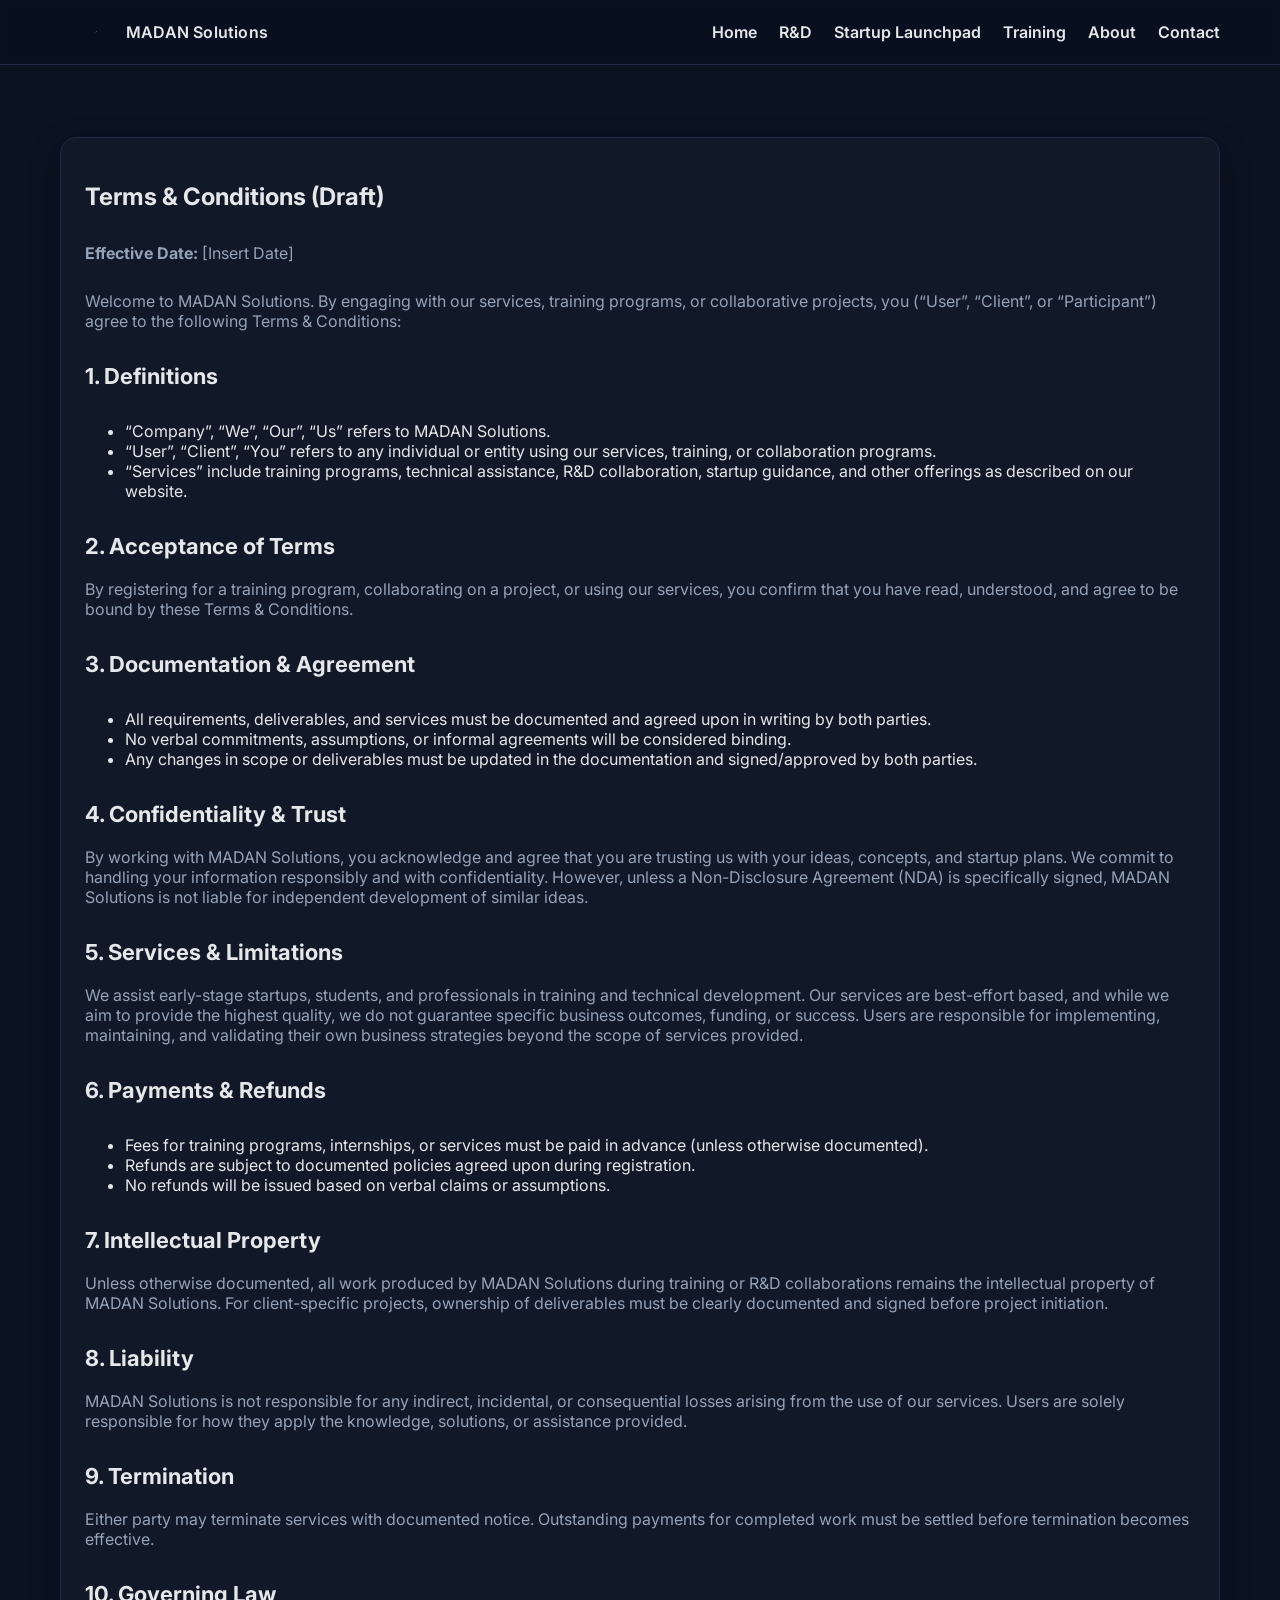
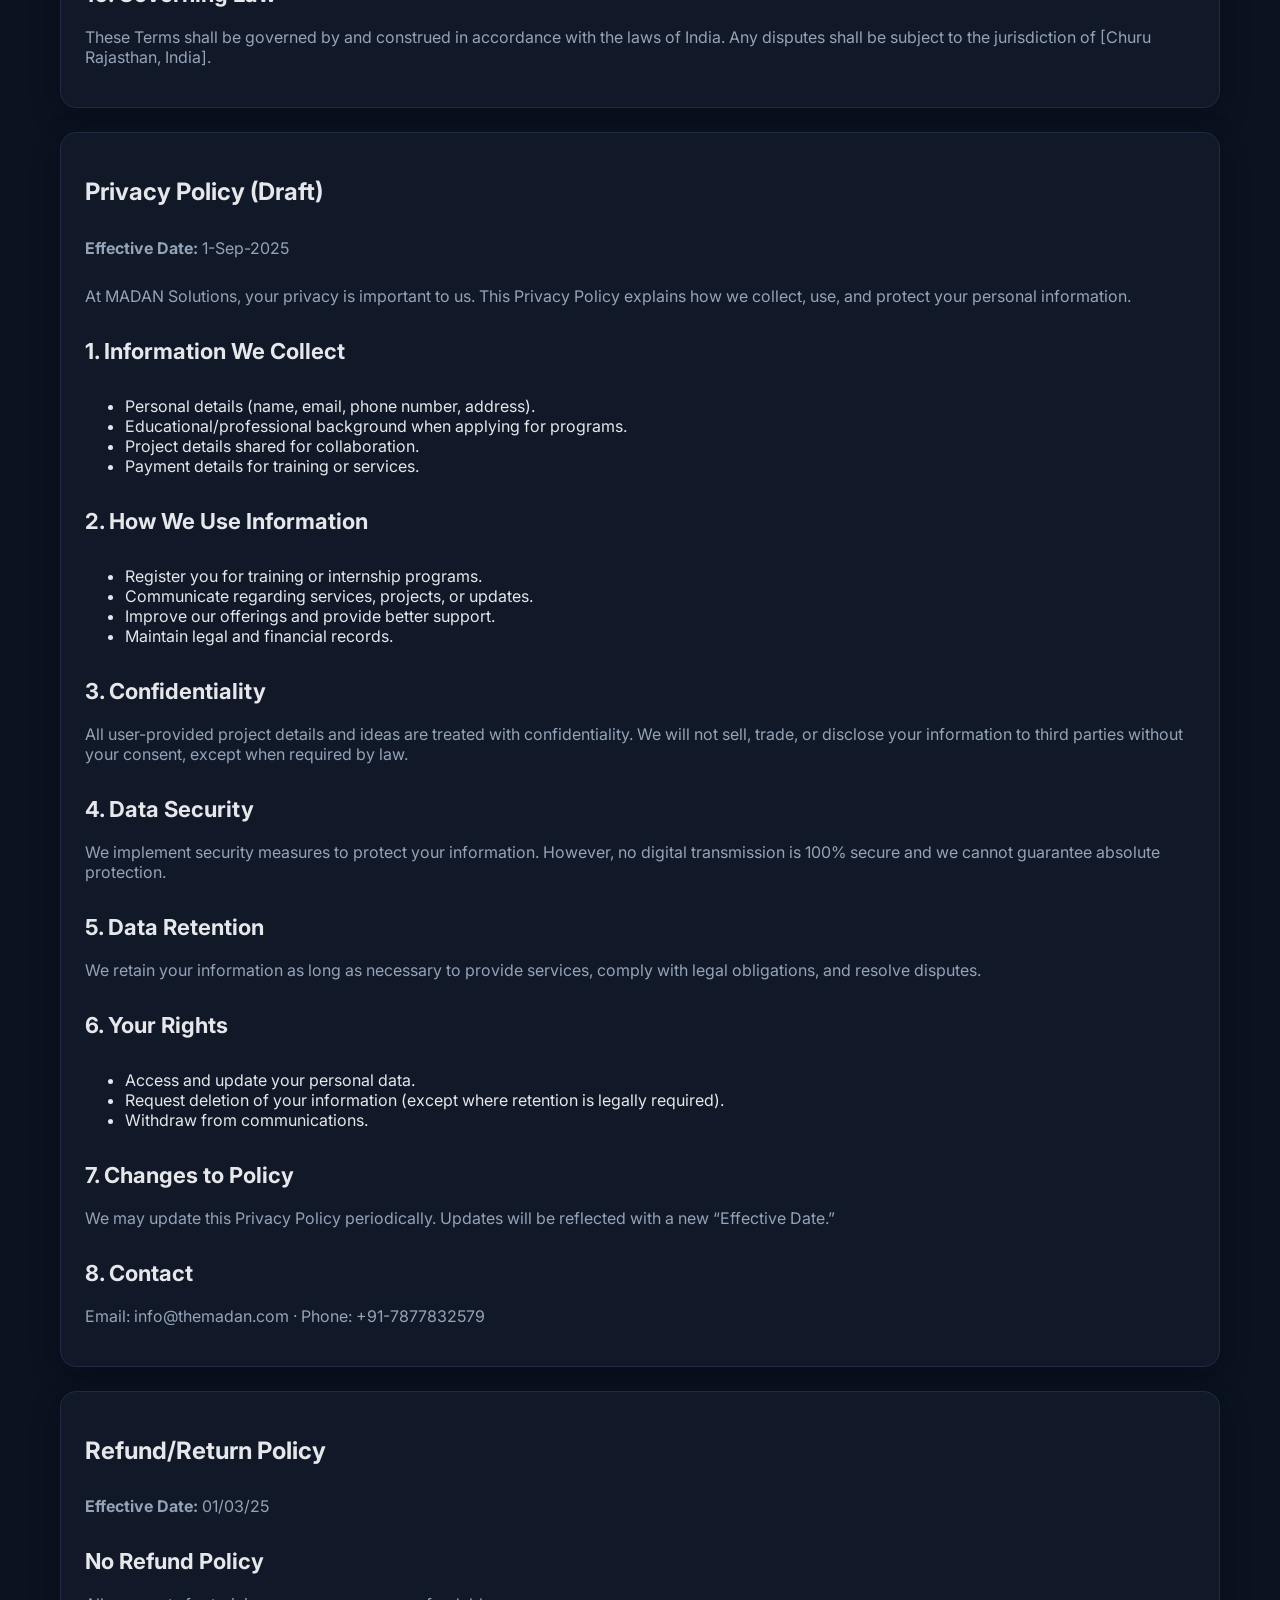
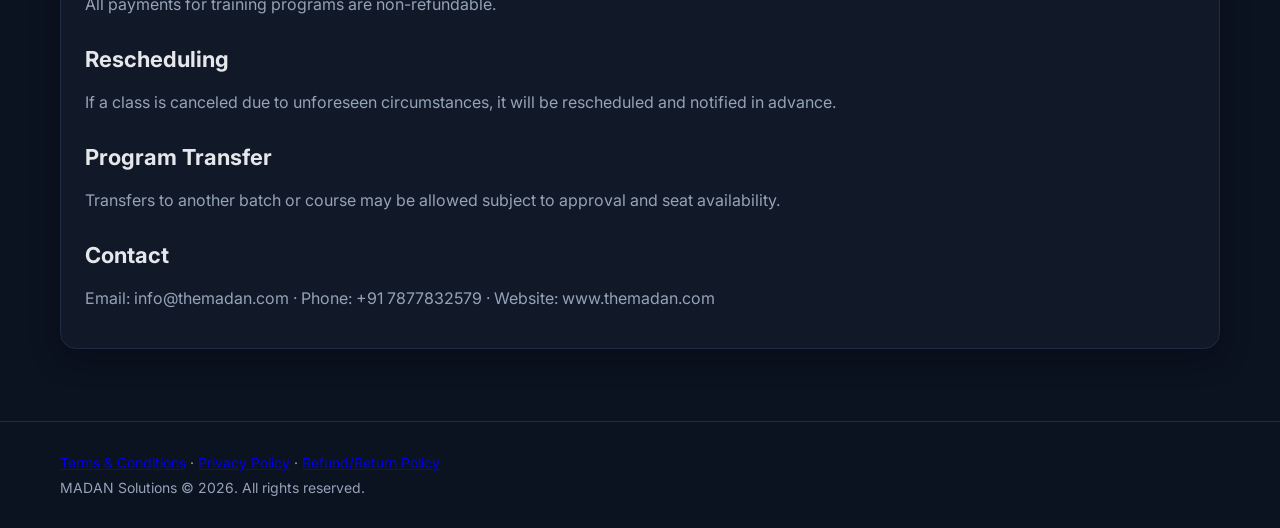
==== legal.html @ a4cb0c86 "initial commit" ====
<!DOCTYPE html>
<html lang="en">
<head>
  <meta charset="utf-8" />
  <meta name="viewport" content="width=device-width, initial-scale=1" />
  <title>Legal — MADAN Solutions</title>
  <link rel="preconnect" href="https://fonts.googleapis.com" />
  <link rel="preconnect" href="https://fonts.gstatic.com" crossorigin />
  <link href="https://fonts.googleapis.com/css2?family=Inter:wght@400;600;700;800;900&display=swap" rel="stylesheet" />
  <link rel="stylesheet" href="styles.css" />
</head>
<body>
  <header>
    <div class="container nav">
      <a class="brand" href="index.html">
        <img src="logo.svg" alt="MADAN Solutions logo" />
        <span>MADAN Solutions</span>
      </a>
      <nav>
        <a href="index.html">Home</a>
        <a href="rnd.html">R&D</a>
        <a href="launchpad.html">Startup Launchpad</a>
        <a href="training.html">Training</a>
        <a href="about.html">About</a>
        <a href="contact.html">Contact</a>
      </nav>
    </div>
  </header>

  <main>
    <section class="section">
      <div class="container stack-l">
        <div id="terms" class="card stack-s">
          <h1>Terms & Conditions (Draft)</h1>
          <p><strong>Effective Date:</strong> [Insert Date]</p>
          <p>Welcome to MADAN Solutions. By engaging with our services, training programs, or collaborative projects, you (“User”, “Client”, or “Participant”) agree to the following Terms & Conditions:</p>
          <h3>1. Definitions</h3>
          <ul>
            <li>“Company”, “We”, “Our”, “Us” refers to MADAN Solutions.</li>
            <li>“User”, “Client”, “You” refers to any individual or entity using our services, training, or collaboration programs.</li>
            <li>“Services” include training programs, technical assistance, R&D collaboration, startup guidance, and other offerings as described on our website.</li>
          </ul>
          <h3>2. Acceptance of Terms</h3>
          <p>By registering for a training program, collaborating on a project, or using our services, you confirm that you have read, understood, and agree to be bound by these Terms & Conditions.</p>
          <h3>3. Documentation & Agreement</h3>
          <ul>
            <li>All requirements, deliverables, and services must be documented and agreed upon in writing by both parties.</li>
            <li>No verbal commitments, assumptions, or informal agreements will be considered binding.</li>
            <li>Any changes in scope or deliverables must be updated in the documentation and signed/approved by both parties.</li>
          </ul>
          <h3>4. Confidentiality & Trust</h3>
          <p>By working with MADAN Solutions, you acknowledge and agree that you are trusting us with your ideas, concepts, and startup plans. We commit to handling your information responsibly and with confidentiality. However, unless a Non-Disclosure Agreement (NDA) is specifically signed, MADAN Solutions is not liable for independent development of similar ideas.</p>
          <h3>5. Services & Limitations</h3>
          <p>We assist early-stage startups, students, and professionals in training and technical development. Our services are best-effort based, and while we aim to provide the highest quality, we do not guarantee specific business outcomes, funding, or success. Users are responsible for implementing, maintaining, and validating their own business strategies beyond the scope of services provided.</p>
          <h3>6. Payments & Refunds</h3>
          <ul>
            <li>Fees for training programs, internships, or services must be paid in advance (unless otherwise documented).</li>
            <li>Refunds are subject to documented policies agreed upon during registration.</li>
            <li>No refunds will be issued based on verbal claims or assumptions.</li>
          </ul>
          <h3>7. Intellectual Property</h3>
          <p>Unless otherwise documented, all work produced by MADAN Solutions during training or R&D collaborations remains the intellectual property of MADAN Solutions. For client-specific projects, ownership of deliverables must be clearly documented and signed before project initiation.</p>
          <h3>8. Liability</h3>
          <p>MADAN Solutions is not responsible for any indirect, incidental, or consequential losses arising from the use of our services. Users are solely responsible for how they apply the knowledge, solutions, or assistance provided.</p>
          <h3>9. Termination</h3>
          <p>Either party may terminate services with documented notice. Outstanding payments for completed work must be settled before termination becomes effective.</p>
          <h3>10. Governing Law</h3>
          <p>These Terms shall be governed by and construed in accordance with the laws of India. Any disputes shall be subject to the jurisdiction of [Churu Rajasthan, India].</p>
        </div>

        <div id="privacy" class="card stack-s">
          <h1>Privacy Policy (Draft)</h1>
          <p><strong>Effective Date:</strong> 1-Sep-2025</p>
          <p>At MADAN Solutions, your privacy is important to us. This Privacy Policy explains how we collect, use, and protect your personal information.</p>
          <h3>1. Information We Collect</h3>
          <ul>
            <li>Personal details (name, email, phone number, address).</li>
            <li>Educational/professional background when applying for programs.</li>
            <li>Project details shared for collaboration.</li>
            <li>Payment details for training or services.</li>
          </ul>
          <h3>2. How We Use Information</h3>
          <ul>
            <li>Register you for training or internship programs.</li>
            <li>Communicate regarding services, projects, or updates.</li>
            <li>Improve our offerings and provide better support.</li>
            <li>Maintain legal and financial records.</li>
          </ul>
          <h3>3. Confidentiality</h3>
          <p>All user-provided project details and ideas are treated with confidentiality. We will not sell, trade, or disclose your information to third parties without your consent, except when required by law.</p>
          <h3>4. Data Security</h3>
          <p>We implement security measures to protect your information. However, no digital transmission is 100% secure and we cannot guarantee absolute protection.</p>
          <h3>5. Data Retention</h3>
          <p>We retain your information as long as necessary to provide services, comply with legal obligations, and resolve disputes.</p>
          <h3>6. Your Rights</h3>
          <ul>
            <li>Access and update your personal data.</li>
            <li>Request deletion of your information (except where retention is legally required).</li>
            <li>Withdraw from communications.</li>
          </ul>
          <h3>7. Changes to Policy</h3>
          <p>We may update this Privacy Policy periodically. Updates will be reflected with a new “Effective Date.”</p>
          <h3>8. Contact</h3>
          <p>Email: info@themadan.com · Phone: +91-7877832579</p>
        </div>

        <div id="returns" class="card stack-s">
          <h1>Refund/Return Policy</h1>
          <p><strong>Effective Date:</strong> 01/03/25</p>
          <h3>No Refund Policy</h3>
          <p>All payments for training programs are non-refundable.</p>
          <h3>Rescheduling</h3>
          <p>If a class is canceled due to unforeseen circumstances, it will be rescheduled and notified in advance.</p>
          <h3>Program Transfer</h3>
          <p>Transfers to another batch or course may be allowed subject to approval and seat availability.</p>
          <h3>Contact</h3>
          <p>Email: info@themadan.com · Phone: +91 7877832579 · Website: www.themadan.com</p>
        </div>
      </div>
    </section>
  </main>

  <footer>
    <div class="container">
      <div class="stack-s">
        <div>
          <a href="#terms">Terms & Conditions</a> ·
          <a href="#privacy">Privacy Policy</a> ·
          <a href="#returns">Refund/Return Policy</a>
        </div>
        <div>MADAN Solutions © <span id="year"></span>. All rights reserved.</div>
      </div>
    </div>
  </footer>

  <script src="script.js"></script>
</body>
</html>
---- styles.css ----
/* Core Reset */
* { box-sizing: border-box; }
html, body { margin: 0; padding: 0; height: 100%; font-family: Inter, system-ui, -apple-system, Segoe UI, Roboto, Arial, sans-serif; color: #e5e7eb; background: #0b1220; }

/* CSS Variables */
:root {
  --brand: #22d3ee; /* cyan-400 */
  --brand-dark: #06b6d4; /* cyan-500 */
  --ink: #e5e7eb; /* slate-200 */
  --muted: #94a3b8; /* slate-400 */
  --bg: #0b1220; /* deep navy */
  --bg-alt: #0f172a; /* slate-900 */
  --panel: #111827; /* gray-900 */
  --panel-soft: #0f1a2b; /* custom */
  --border: #1f2a44; /* soft indigo border */
  --accent: #22c55e; /* green-500 */
}

/* Layout */
.container { max-width: 1200px; margin: 0 auto; padding: 0 20px; }
header { position: sticky; top: 0; z-index: 50; background: rgba(10, 16, 28, 0.7); backdrop-filter: saturate(180%) blur(8px); border-bottom: 1px solid var(--border); }
.nav { display: flex; align-items: center; justify-content: space-between; height: 64px; }
.brand { display: flex; align-items: center; gap: 12px; font-weight: 800; letter-spacing: 0.2px; color: var(--ink); text-decoration: none; }
.brand img { height: 36px; width: 36px; object-fit: contain; }
.nav a { color: var(--ink); text-decoration: none; font-weight: 600; margin-left: 18px; }
.nav a:hover { color: var(--brand-dark); }

/* Buttons */
.btn { display: inline-flex; align-items: center; justify-content: center; gap: 8px; padding: 12px 18px; border-radius: 12px; font-weight: 700; text-decoration: none; border: 1px solid transparent; transition: transform 120ms ease, background 120ms ease, color 120ms ease, border-color 120ms ease; }
.btn:active { transform: translateY(1px); }
.btn.primary { background: var(--brand); color: white; }
.btn.primary:hover { background: var(--brand-dark); }
.btn.secondary { background: transparent; border-color: var(--border); color: var(--ink); }
.btn.secondary:hover { border-color: var(--brand); color: var(--brand-dark); }

/* Hero */
.hero { position: relative; min-height: calc(100vh - 64px); display: grid; align-items: center; background:
  radial-gradient(1200px 600px at 10% -10%, rgba(34, 211, 238, 0.15), transparent 60%),
  radial-gradient(1000px 500px at 110% 10%, rgba(99, 102, 241, 0.12), transparent 60%),
  linear-gradient(180deg, #0b1220 0%, #0f172a 100%);
  overflow: hidden; }
.hero .content { padding: 64px 0; }
.kicker { text-transform: uppercase; letter-spacing: 1.5px; color: var(--brand); font-weight: 800; font-size: 12px; }
.headline { font-size: clamp(36px, 6vw, 64px); line-height: 1.05; margin: 10px 0 12px; font-weight: 900; }
.subhead { font-size: clamp(16px, 2.5vw, 22px); color: var(--muted); margin-bottom: 24px; }
.cta-row { display: flex; gap: 12px; flex-wrap: wrap; }

/* Decorative orbs */
.orbs { position: absolute; inset: 0; pointer-events: none; }
.orb { position: absolute; filter: blur(24px); opacity: 0.5; mix-blend-mode: screen; border-radius: 9999px; }
.orb.cyan { background: radial-gradient(circle, rgba(34,211,238,0.6), rgba(34,211,238,0) 70%); }
.orb.violet { background: radial-gradient(circle, rgba(139,92,246,0.5), rgba(139,92,246,0) 70%); }
.float-slow { animation: float 10s ease-in-out infinite; }
.float-med { animation: float 14s ease-in-out infinite; }
@keyframes float { 0% { transform: translateY(0px) } 50% { transform: translateY(-16px) } 100% { transform: translateY(0px) } }

/* What We Do */
.section { padding: 72px 0; }
.section.alt { background: var(--bg-alt); }
.split { display: grid; grid-template-columns: repeat(2, minmax(0, 1fr)); gap: 28px; }
.card { border: 1px solid var(--border); border-radius: 16px; padding: 24px; background: var(--panel); height: 100%; box-shadow: 0 10px 30px rgba(0,0,0,0.25); }
.card:hover { transform: translateY(-4px); box-shadow: 0 16px 40px rgba(0,0,0,0.35); transition: transform 180ms ease, box-shadow 180ms ease; }
.card h3 { margin-top: 8px; margin-bottom: 8px; font-size: 22px; }
.card p { color: var(--muted); margin-top: 4px; }
.card a { margin-top: 12px; display: inline-flex; align-items: center; gap: 8px; color: var(--brand-dark); font-weight: 700; text-decoration: none; }
.card a:hover { text-decoration: underline; }
.icon { height: 40px; width: 40px; display: inline-flex; align-items: center; justify-content: center; border-radius: 10px; background: rgba(34,211,238,0.12); color: var(--brand); font-weight: 900; }

/* Featured Project */
.feature { display: grid; grid-template-columns: repeat(2, minmax(0, 1fr)); gap: 32px; align-items: center; }
.feature img { width: 100%; border-radius: 16px; border: 1px solid var(--border); background: var(--panel); }
.feature ul { margin: 12px 0 0; padding-left: 18px; color: var(--muted); }
.feature li { margin: 6px 0; }

/* Philosophy */
.philosophy { background: linear-gradient(135deg, #0f172a, #111827); color: #e2e8f0; border-top: 1px solid #1f2937; border-bottom: 1px solid #1f2937; }
.philosophy .headline { color: #e2e8f0; }
.philosophy p { color: #cbd5e1; }

/* Footer */
footer { padding: 32px 0; border-top: 1px solid var(--border); color: var(--muted); font-size: 14px; }

/* Utilities */
.muted { color: var(--muted); }
.center { text-align: center; }
.stack-s { display: grid; gap: 8px; }
.stack-m { display: grid; gap: 16px; }
.stack-l { display: grid; gap: 24px; }

/* Reveal Animations */
.reveal { opacity: 0; transform: translateY(16px); transition: opacity 600ms ease, transform 600ms ease; }
.reveal.is-visible { opacity: 1; transform: translateY(0); }
.reveal.delay-1 { transition-delay: 120ms; }
.reveal.delay-2 { transition-delay: 240ms; }
.reveal.delay-3 { transition-delay: 360ms; }

/* Responsive */
@media (max-width: 900px) {
  .split, .feature { grid-template-columns: 1fr; }
  .hero { min-height: unset; }
}
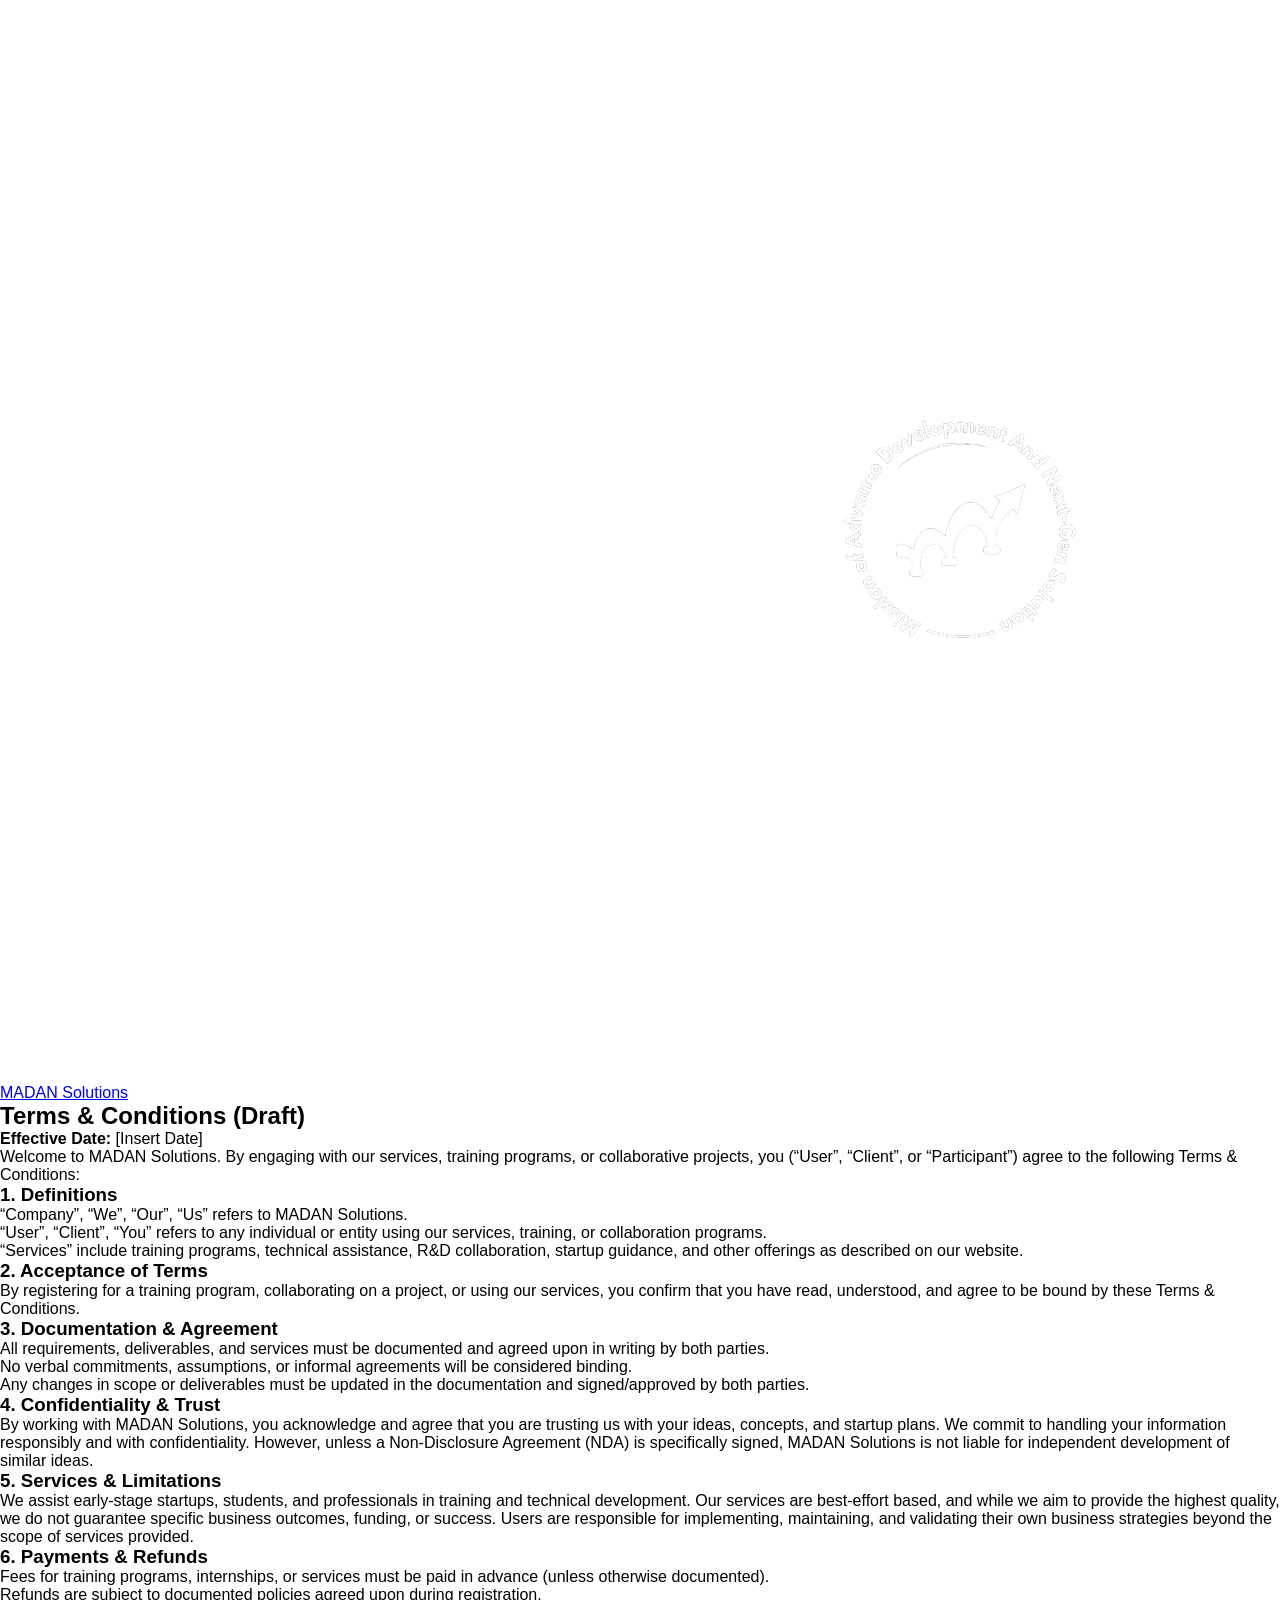
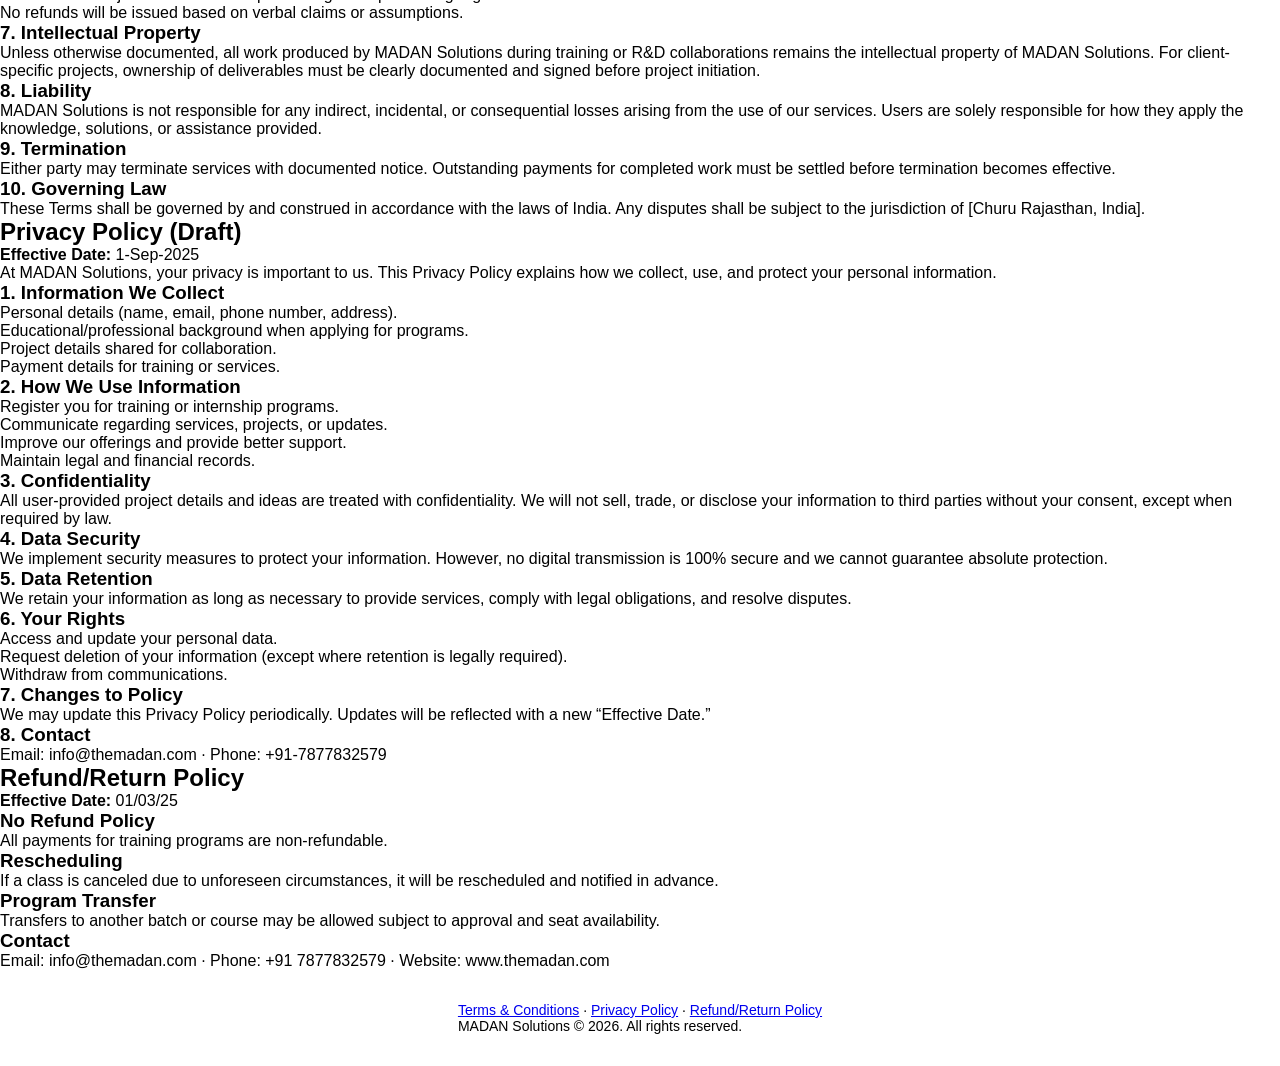
==== commit 925d5f1f: "yoi 1" ====
--- a/legal.html
+++ b/legal.html
@@ -16,14 +16,7 @@
         <img src="logo.svg" alt="MADAN Solutions logo" />
         <span>MADAN Solutions</span>
       </a>
-      <nav>
-        <a href="index.html">Home</a>
-        <a href="rnd.html">R&D</a>
-        <a href="launchpad.html">Startup Launchpad</a>
-        <a href="training.html">Training</a>
-        <a href="about.html">About</a>
-        <a href="contact.html">Contact</a>
-      </nav>
+      
     </div>
   </header>
 
--- a/styles.css
+++ b/styles.css
@@ -1,103 +1,747 @@
-/* Core Reset */
-* { box-sizing: border-box; }
-html, body { margin: 0; padding: 0; height: 100%; font-family: Inter, system-ui, -apple-system, Segoe UI, Roboto, Arial, sans-serif; color: #e5e7eb; background: #0b1220; }
-
-/* CSS Variables */
-:root {
-  --brand: #22d3ee; /* cyan-400 */
-  --brand-dark: #06b6d4; /* cyan-500 */
-  --ink: #e5e7eb; /* slate-200 */
-  --muted: #94a3b8; /* slate-400 */
-  --bg: #0b1220; /* deep navy */
-  --bg-alt: #0f172a; /* slate-900 */
-  --panel: #111827; /* gray-900 */
-  --panel-soft: #0f1a2b; /* custom */
-  --border: #1f2a44; /* soft indigo border */
-  --accent: #22c55e; /* green-500 */
+<!DOCTYPE html>
+<html lang="en">
+<head>
+<meta charset="UTF-8">
+<meta name="viewport" content="width=device-width, initial-scale=1.0">
+<title>MADAN SOLUTIONS — Mission of Advance Development and Next-gen Solutions</title>
+<link href="https://fonts.googleapis.com/css2?family=Space+Grotesk:wght@300;400;500;600;700;800;900&family=DM+Sans:ital,wght@0,300;0,400;0,500;0,700;1,400&family=Share+Tech+Mono&display=swap" rel="stylesheet">
+<script src="https://cdn.tailwindcss.com"></script>
+<script type="importmap">{"imports":{"three":"https://unpkg.com/three@0.160.0/build/three.module.js","three/addons/":"https://unpkg.com/three@0.160.0/examples/jsm/"}}</script>
+<link rel="stylesheet" href="https://cdnjs.cloudflare.com/ajax/libs/font-awesome/6.5.0/css/all.min.css">
+<style>
+:root{
+  --bg:#0a0a0f;--fg:#f5f0e8;--muted:#9a9aaa;
+  --accent:#f0a500;--accent-hot:#ff6b35;--accent-glow:rgba(240,165,0,0.25);
+  --card-bg:rgba(14,14,22,0.88);--card-border:rgba(255,255,255,0.08);
+  --glass:rgba(14,14,22,0.82);--glass-border:rgba(255,255,255,0.1);
+  --solid-bg:#0e0e16;
+  --rain-r:180;--rain-g:200;--rain-b:220;--rain-alpha:0.32;--rain-on:1;
+  --cloud-r:30;--cloud-g:30;--cloud-b:50;--cloud-a:0.65;
+  --theme-ov:rgba(10,10,15,0);
+  --spd:1.1s;
 }
-
-/* Layout */
-.container { max-width: 1200px; margin: 0 auto; padding: 0 20px; }
-header { position: sticky; top: 0; z-index: 50; background: rgba(10, 16, 28, 0.7); backdrop-filter: saturate(180%) blur(8px); border-bottom: 1px solid var(--border); }
-.nav { display: flex; align-items: center; justify-content: space-between; height: 64px; }
-.brand { display: flex; align-items: center; gap: 12px; font-weight: 800; letter-spacing: 0.2px; color: var(--ink); text-decoration: none; }
-.brand img { height: 36px; width: 36px; object-fit: contain; }
-.nav a { color: var(--ink); text-decoration: none; font-weight: 600; margin-left: 18px; }
-.nav a:hover { color: var(--brand-dark); }
-
-/* Buttons */
-.btn { display: inline-flex; align-items: center; justify-content: center; gap: 8px; padding: 12px 18px; border-radius: 12px; font-weight: 700; text-decoration: none; border: 1px solid transparent; transition: transform 120ms ease, background 120ms ease, color 120ms ease, border-color 120ms ease; }
-.btn:active { transform: translateY(1px); }
-.btn.primary { background: var(--brand); color: white; }
-.btn.primary:hover { background: var(--brand-dark); }
-.btn.secondary { background: transparent; border-color: var(--border); color: var(--ink); }
-.btn.secondary:hover { border-color: var(--brand); color: var(--brand-dark); }
-
-/* Hero */
-.hero { position: relative; min-height: calc(100vh - 64px); display: grid; align-items: center; background:
-  radial-gradient(1200px 600px at 10% -10%, rgba(34, 211, 238, 0.15), transparent 60%),
-  radial-gradient(1000px 500px at 110% 10%, rgba(99, 102, 241, 0.12), transparent 60%),
-  linear-gradient(180deg, #0b1220 0%, #0f172a 100%);
-  overflow: hidden; }
-.hero .content { padding: 64px 0; }
-.kicker { text-transform: uppercase; letter-spacing: 1.5px; color: var(--brand); font-weight: 800; font-size: 12px; }
-.headline { font-size: clamp(36px, 6vw, 64px); line-height: 1.05; margin: 10px 0 12px; font-weight: 900; }
-.subhead { font-size: clamp(16px, 2.5vw, 22px); color: var(--muted); margin-bottom: 24px; }
-.cta-row { display: flex; gap: 12px; flex-wrap: wrap; }
-
-/* Decorative orbs */
-.orbs { position: absolute; inset: 0; pointer-events: none; }
-.orb { position: absolute; filter: blur(24px); opacity: 0.5; mix-blend-mode: screen; border-radius: 9999px; }
-.orb.cyan { background: radial-gradient(circle, rgba(34,211,238,0.6), rgba(34,211,238,0) 70%); }
-.orb.violet { background: radial-gradient(circle, rgba(139,92,246,0.5), rgba(139,92,246,0) 70%); }
-.float-slow { animation: float 10s ease-in-out infinite; }
-.float-med { animation: float 14s ease-in-out infinite; }
-@keyframes float { 0% { transform: translateY(0px) } 50% { transform: translateY(-16px) } 100% { transform: translateY(0px) } }
-
-/* What We Do */
-.section { padding: 72px 0; }
-.section.alt { background: var(--bg-alt); }
-.split { display: grid; grid-template-columns: repeat(2, minmax(0, 1fr)); gap: 28px; }
-.card { border: 1px solid var(--border); border-radius: 16px; padding: 24px; background: var(--panel); height: 100%; box-shadow: 0 10px 30px rgba(0,0,0,0.25); }
-.card:hover { transform: translateY(-4px); box-shadow: 0 16px 40px rgba(0,0,0,0.35); transition: transform 180ms ease, box-shadow 180ms ease; }
-.card h3 { margin-top: 8px; margin-bottom: 8px; font-size: 22px; }
-.card p { color: var(--muted); margin-top: 4px; }
-.card a { margin-top: 12px; display: inline-flex; align-items: center; gap: 8px; color: var(--brand-dark); font-weight: 700; text-decoration: none; }
-.card a:hover { text-decoration: underline; }
-.icon { height: 40px; width: 40px; display: inline-flex; align-items: center; justify-content: center; border-radius: 10px; background: rgba(34,211,238,0.12); color: var(--brand); font-weight: 900; }
-
-/* Featured Project */
-.feature { display: grid; grid-template-columns: repeat(2, minmax(0, 1fr)); gap: 32px; align-items: center; }
-.feature img { width: 100%; border-radius: 16px; border: 1px solid var(--border); background: var(--panel); }
-.feature ul { margin: 12px 0 0; padding-left: 18px; color: var(--muted); }
-.feature li { margin: 6px 0; }
-
-/* Philosophy */
-.philosophy { background: linear-gradient(135deg, #0f172a, #111827); color: #e2e8f0; border-top: 1px solid #1f2937; border-bottom: 1px solid #1f2937; }
-.philosophy .headline { color: #e2e8f0; }
-.philosophy p { color: #cbd5e1; }
-
-/* Footer */
-footer { padding: 32px 0; border-top: 1px solid var(--border); color: var(--muted); font-size: 14px; }
-
-/* Utilities */
-.muted { color: var(--muted); }
-.center { text-align: center; }
-.stack-s { display: grid; gap: 8px; }
-.stack-m { display: grid; gap: 16px; }
-.stack-l { display: grid; gap: 24px; }
-
-/* Reveal Animations */
-.reveal { opacity: 0; transform: translateY(16px); transition: opacity 600ms ease, transform 600ms ease; }
-.reveal.is-visible { opacity: 1; transform: translateY(0); }
-.reveal.delay-1 { transition-delay: 120ms; }
-.reveal.delay-2 { transition-delay: 240ms; }
-.reveal.delay-3 { transition-delay: 360ms; }
-
-/* Responsive */
-@media (max-width: 900px) {
-  .split, .feature { grid-template-columns: 1fr; }
-  .hero { min-height: unset; }
+*{margin:0;padding:0;box-sizing:border-box}
+html{scroll-behavior:smooth}
+body{font-family:'DM Sans',sans-serif;background:var(--bg);color:var(--fg);overflow-x:hidden;cursor:none;transition:background var(--spd) ease}
+h1,h2,h3,h4,h5,h6{font-family:'Space Grotesk',sans-serif}
+::selection{background:var(--accent);color:var(--bg)}
+::-webkit-scrollbar{width:5px}::-webkit-scrollbar-track{background:var(--bg)}::-webkit-scrollbar-thumb{background:var(--accent);border-radius:3px}
+
+#cursor-dot{position:fixed;width:6px;height:6px;background:var(--accent);border-radius:50%;pointer-events:none;z-index:10001;transform:translate(-50%,-50%);transition:background .3s}
+#cursor-ring{position:fixed;width:34px;height:34px;border:1.5px solid rgba(240,165,0,0.45);border-radius:50%;pointer-events:none;z-index:10001;transform:translate(-50%,-50%);transition:width .25s,height .25s}
+body.cursor-hover #cursor-ring{width:54px;height:54px;border-color:var(--accent)}
+
+#rain-canvas{position:fixed;top:0;left:0;width:100%;height:100%;z-index:1;pointer-events:none}
+.cloud-layer{position:fixed;top:0;left:-10%;width:120%;height:42%;z-index:2;pointer-events:none;filter:blur(45px);opacity:var(--cloud-a);transition:opacity var(--spd) ease,filter var(--spd) ease}
+.cl1{background:radial-gradient(ellipse 38vw 13vh at 12% 18%,rgba(var(--cloud-r),var(--cloud-g),var(--cloud-b),.7) 0%,transparent 70%),radial-gradient(ellipse 48vw 16vh at 58% 8%,rgba(var(--cloud-r),var(--cloud-g),var(--cloud-b),.5) 0%,transparent 65%),radial-gradient(ellipse 28vw 11vh at 88% 22%,rgba(var(--cloud-r),var(--cloud-g),var(--cloud-b),.4) 0%,transparent 70%);animation:cd1 85s linear infinite}
+.cl2{background:radial-gradient(ellipse 42vw 14vh at 28% 14%,rgba(var(--cloud-r),var(--cloud-g),var(--cloud-b),.5) 0%,transparent 65%),radial-gradient(ellipse 52vw 17vh at 72% 6%,rgba(var(--cloud-r),var(--cloud-g),var(--cloud-b),.55) 0%,transparent 60%);animation:cd2 125s linear infinite;opacity:calc(var(--cloud-a)*.55);top:-4%}
+.cl3{background:radial-gradient(ellipse 55vw 18vh at 42% 10%,rgba(var(--cloud-r),var(--cloud-g),var(--cloud-b),.3) 0%,transparent 60%);animation:cd3 155s linear infinite;opacity:calc(var(--cloud-a)*.35);top:-6%;filter:blur(65px)}
+@keyframes cd1{to{transform:translateX(7vw)}}
+@keyframes cd2{to{transform:translateX(-5vw)}}
+@keyframes cd3{to{transform:translateX(4vw)}}
+#lightning{position:fixed;inset:0;z-index:3;pointer-events:none;background:#fff;opacity:0;transition:opacity .04s}
+#lightning.flash{opacity:.12}
+.ripple-layer{position:fixed;inset:0;z-index:16;pointer-events:none;overflow:hidden}
+.glass-ripple{position:fixed;border-radius:50%;pointer-events:none;border:1px solid rgba(var(--rain-r),var(--rain-g),var(--rain-b),.35);transform:translate(-50%,-50%) scale(0);animation:rExp 1s ease-out forwards}
+@keyframes rExp{to{transform:translate(-50%,-50%) scale(4);opacity:0}}
+
+/* TICKER */
+#ticker{position:fixed;top:0;left:0;right:0;z-index:200;height:32px;background:rgba(240,165,0,0.08);border-bottom:1px solid rgba(240,165,0,0.15);overflow:hidden;display:flex;align-items:center}
+#ticker-track{display:flex;white-space:nowrap;animation:tickerScroll 28s linear infinite;font-family:'Share Tech Mono',monospace;font-size:.72rem;color:var(--accent);letter-spacing:.08em}
+#ticker-track span{padding:0 2.5rem}
+.ticker-dot{display:inline-block;width:5px;height:5px;border-radius:50%;background:var(--accent);margin:0 1rem;vertical-align:middle;animation:blink 1.5s ease-in-out infinite}
+@keyframes tickerScroll{to{transform:translateX(-50%)}}
+@keyframes blink{0%,100%{opacity:.2}50%{opacity:1}}
+
+/* NAV */
+#nav{position:fixed;top:32px;left:0;right:0;z-index:150;padding:.85rem 2rem;display:flex;align-items:center;justify-content:space-between;background:var(--glass);backdrop-filter:blur(22px);-webkit-backdrop-filter:blur(22px);border-bottom:1px solid var(--glass-border)}
+.nav-logo{font-family:'Space Grotesk',sans-serif;font-weight:800;font-size:1.1rem;letter-spacing:.12em;color:var(--accent)}
+.nav-links{display:flex;gap:1.8rem}
+.nav-links a{color:var(--muted);text-decoration:none;font-size:.82rem;font-weight:500;transition:color .3s;position:relative}
+.nav-links a:hover{color:var(--fg)}
+.nav-links a::after{content:'';position:absolute;bottom:-3px;left:0;width:0;height:1px;background:var(--accent);transition:width .3s}
+.nav-links a:hover::after{width:100%}
+
+/* HERO */
+#hero{position:relative;z-index:10;min-height:100vh;display:flex;flex-direction:column;align-items:center;justify-content:center;text-align:center;padding:6rem 2rem 2rem}
+.hero-title{font-size:clamp(2.8rem,7.5vw,6.5rem);font-weight:900;letter-spacing:-.02em;line-height:.95;color:var(--fg);opacity:0;transform:translateY(40px);animation:hR 1.2s ease-out 1.6s forwards}
+.hero-sub{font-size:clamp(.95rem,1.8vw,1.25rem);color:var(--muted);max-width:580px;margin-top:1.4rem;line-height:1.75;font-weight:300;opacity:0;transform:translateY(30px);animation:hR 1s ease-out 2.3s forwards}
+.hero-cta{margin-top:2.2rem;padding:.75rem 2.2rem;border:1.5px solid var(--accent);color:var(--accent);background:transparent;font-family:'Space Grotesk',sans-serif;font-size:.85rem;font-weight:600;letter-spacing:.15em;text-transform:uppercase;cursor:none;opacity:0;transform:translateY(20px);animation:hR 1s ease-out 2.9s forwards;transition:background .3s,color .3s,transform .2s}
+.hero-cta:hover{background:var(--accent);color:var(--bg);transform:scale(1.05)}
+@keyframes hR{to{opacity:1;transform:translateY(0)}}
+.scroll-hint{position:absolute;bottom:2rem;left:50%;transform:translateX(-50%);display:flex;flex-direction:column;align-items:center;gap:.4rem;opacity:0;animation:hR 1s ease-out 3.6s forwards}
+.scroll-hint span{font-size:.65rem;letter-spacing:.25em;text-transform:uppercase;color:var(--muted)}
+.scroll-line{width:1px;height:36px;background:linear-gradient(to bottom,var(--accent),transparent);animation:sP 2s ease-in-out infinite}
+@keyframes sP{0%,100%{opacity:.3;transform:scaleY(.5)}50%{opacity:1;transform:scaleY(1)}}
+
+.reveal{opacity:0;transform:translateY(45px);transition:opacity .8s ease,transform .8s ease}
+.reveal.visible{opacity:1;transform:translateY(0)}
+.sec-label{font-size:.72rem;letter-spacing:.3em;text-transform:uppercase;color:var(--accent);font-weight:600;margin-bottom:.4rem}
+.sec-title{font-size:clamp(1.8rem,3.5vw,2.8rem);font-weight:800;margin-bottom:2.5rem;line-height:1.1}
+
+/* TIMELINE */
+#timeline{position:relative;z-index:10;padding:6rem 2rem;max-width:880px;margin:0 auto}
+.cable{position:absolute;left:50%;top:0;bottom:0;width:2px;background:rgba(255,255,255,.06);transform:translateX(-50%)}
+.cable-pulse{position:absolute;left:50%;width:4px;height:70px;transform:translateX(-50%);background:linear-gradient(to bottom,transparent,var(--accent),transparent);border-radius:2px;animation:cT 4s ease-in-out infinite}
+@keyframes cT{0%{top:0;opacity:0}10%{opacity:1}90%{opacity:1}100%{top:calc(100% - 70px);opacity:0}}
+.era{position:relative;padding:2rem 0;display:flex;align-items:flex-start}
+.era-l{width:45%;text-align:right;padding-right:2rem}
+.era-r{width:45%;padding-left:2rem}
+.era-node{position:absolute;left:50%;transform:translateX(-50%);width:14px;height:14px;border-radius:50%;border:2px solid var(--accent);background:var(--bg);z-index:5}
+.era-node.on{background:var(--accent);box-shadow:0 0 18px var(--accent-glow)}
+.era-year{font-family:'Space Grotesk',sans-serif;font-size:1.6rem;font-weight:700;color:var(--accent)}
+.era-label{font-size:.8rem;color:var(--muted);margin-top:.2rem;font-style:italic}
+.thread{display:block;padding:.55rem 1rem;margin:.35rem 0;border-radius:10px;font-size:.82rem;font-weight:500;border:1px solid;text-align:right;position:relative;cursor:default;transition:transform .5s,opacity .5s}
+.thread:hover .thread-desc{opacity:1;transform:translateX(0);pointer-events:auto}
+.thread-desc{position:absolute;left:105%;top:50%;transform:translateY(-50%) translateX(8px);width:220px;padding:.8rem 1rem;border-radius:10px;background:var(--solid-bg);border:1px solid var(--card-border);font-size:.75rem;color:var(--muted);line-height:1.6;text-align:left;opacity:0;pointer-events:none;transition:opacity .3s,transform .3s;z-index:20;box-shadow:0 8px 30px rgba(0,0,0,.5)}
+.thread-desc::before{content:'';position:absolute;left:-6px;top:50%;transform:translateY(-50%) rotate(45deg);width:10px;height:10px;background:var(--solid-bg);border-left:1px solid var(--card-border);border-bottom:1px solid var(--card-border)}
+.thread-merged{transform:scale(0)!important;opacity:0!important}
+.fusion-node{text-align:center;padding:2.5rem 1rem}
+.fusion-title{font-family:'Space Grotesk',sans-serif;font-size:clamp(1rem,2.5vw,1.5rem);font-weight:800;color:var(--accent);letter-spacing:.05em;opacity:0;transform:scale(.5);transition:opacity .8s,transform .8s cubic-bezier(.34,1.56,.64,1)}
+.fusion-title.vis{opacity:1;transform:scale(1)}
+.fusion-ring{width:100px;height:100px;margin:1.2rem auto;border-radius:50%;border:2px solid var(--accent);display:flex;align-items:center;justify-content:center;animation:fP 3s ease-in-out infinite;opacity:0;transition:opacity .8s .3s}
+.fusion-ring.vis{opacity:1}
+.fusion-ring-in{width:50px;height:50px;border-radius:50%;background:var(--accent);opacity:.5}
+@keyframes fP{0%,100%{box-shadow:0 0 0 0 var(--accent-glow)}50%{box-shadow:0 0 0 18px rgba(240,165,0,0)}}
+
+/* PROJECTS */
+#projects{position:relative;z-index:10;padding:6rem 2rem;max-width:1200px;margin:0 auto}
+.pgrid{display:grid;grid-template-columns:repeat(auto-fill,minmax(300px,1fr));gap:1.3rem;margin-top:1.5rem}
+.pcard{position:relative;padding:1.8rem;border-radius:14px;overflow:hidden;background:var(--card-bg);border:1px solid var(--card-border);cursor:none;transition:transform .4s,border-color .4s,box-shadow .4s}
+.pcard:hover{transform:translateY(-5px);box-shadow:0 16px 50px rgba(0,0,0,.4)}
+.pcard-vis{position:absolute;top:0;left:0;right:0;height:120px;overflow:hidden;opacity:.35;transition:opacity .4s}
+.pcard:hover .pcard-vis{opacity:.6}
+.pcard-body{position:relative;z-index:2}
+.pcard-tag{font-size:.65rem;letter-spacing:.2em;text-transform:uppercase;color:var(--accent);font-weight:600;margin-bottom:.4rem}
+.pcard-name{font-family:'Space Grotesk',sans-serif;font-size:1.3rem;font-weight:700;margin-bottom:.4rem}
+.pcard-desc{font-size:.82rem;color:var(--muted);line-height:1.6;margin-bottom:1rem}
+.pcard-go{display:inline-flex;align-items:center;gap:.5rem;font-size:.78rem;color:var(--accent);font-weight:600;transition:gap .3s}
+.pcard:hover .pcard-go{gap:1rem}
+.vis-boxki{background:linear-gradient(135deg,rgba(255,159,67,.25),rgba(254,202,87,.08),transparent)}
+.vis-arm{background:linear-gradient(135deg,rgba(255,69,0,.18),rgba(138,138,154,.08),transparent)}
+.vis-mart{background:repeating-linear-gradient(0deg,transparent,transparent 9px,rgba(0,255,136,.04) 9px,rgba(0,255,136,.04) 10px),repeating-linear-gradient(90deg,transparent,transparent 9px,rgba(0,255,136,.04) 9px,rgba(0,255,136,.04) 10px)}
+.vis-agri{background:linear-gradient(180deg,rgba(74,222,128,.12),rgba(139,105,20,.08),transparent)}
+.vis-cutie{background:radial-gradient(circle at 30% 50%,rgba(255,107,157,.18),transparent 55%),radial-gradient(circle at 70% 50%,rgba(0,212,255,.12),transparent 55%)}
+.vis-lens{background:radial-gradient(circle at 50% 50%,rgba(0,212,255,.2),transparent 60%)}
+
+/* OVERLAY — SOLID BACKGROUNDS */
+#overlay{position:fixed;inset:0;z-index:500;pointer-events:none;opacity:0;transition:opacity .5s}
+#overlay.on{pointer-events:all;opacity:1}
+#overlay-bg{position:absolute;inset:0;background:var(--solid-bg);transition:background var(--spd)}
+#overlay-back{position:fixed;top:48px;left:1.5rem;z-index:600;background:var(--accent);color:var(--bg);padding:.65rem 1.6rem;border-radius:28px;font-family:'Space Grotesk',sans-serif;font-size:.82rem;font-weight:700;cursor:none;border:none;letter-spacing:.05em;transition:transform .2s,box-shadow .2s;box-shadow:0 4px 20px rgba(240,165,0,.3)}
+#overlay-back:hover{transform:scale(1.05);box-shadow:0 6px 28px rgba(240,165,0,.5)}
+#overlay-scroll{position:relative;z-index:2;width:100%;height:100%;overflow-y:auto;padding:6rem 2rem 4rem;opacity:0;transform:translateY(25px);transition:opacity .5s .2s,transform .5s .2s}
+#overlay.on #overlay-scroll{opacity:1;transform:translateY(0)}
+.ov-inner{max-width:880px;margin:0 auto}
+.ov-title{font-size:clamp(2rem,5vw,3.2rem);font-weight:900;line-height:1;margin-bottom:.4rem}
+.ov-sub{font-size:1rem;color:var(--muted);margin-bottom:2rem;font-weight:300}
+.ov-text{color:var(--muted);line-height:1.8;max-width:620px;margin-bottom:1.8rem;font-size:.92rem}
+.ov-card{padding:1.2rem;border-radius:12px;background:rgba(255,255,255,.03);border:1px solid var(--card-border)}
+.ov-card-label{font-size:.68rem;letter-spacing:.15em;text-transform:uppercase;margin-bottom:.4rem;font-weight:600}
+.ov-card p{font-size:.82rem;color:var(--muted);line-height:1.6}
+
+/* BOXKI */
+.boxki-mon{width:300px;height:220px;margin:2rem auto;border-radius:14px;background:rgba(20,16,8,.95);border:2px solid rgba(255,159,67,.3);display:flex;align-items:center;justify-content:center;position:relative;overflow:hidden;box-shadow:0 0 50px rgba(255,159,67,.08)}
+.boxki-bot{position:relative;width:70px;height:90px}
+.boxki-hd{width:52px;height:42px;margin:0 auto;border-radius:18px 18px 12px 12px;background:rgba(255,159,67,.12);border:1px solid rgba(255,159,67,.35);position:relative}
+.boxki-eye{width:8px;height:8px;border-radius:50%;background:#ff9f43;position:absolute;top:14px;transition:transform .08s;box-shadow:0 0 7px rgba(255,159,67,.5)}
+.boxki-eye.l{left:10px}.boxki-eye.r{right:10px}
+.boxki-mth{width:14px;height:2.5px;background:rgba(255,159,67,.35);border-radius:2px;position:absolute;bottom:8px;left:50%;transform:translateX(-50%)}
+.boxki-ant{width:2px;height:13px;background:rgba(255,159,67,.35);position:absolute;top:-13px;left:50%;transform:translateX(-50%)}
+.boxki-ant::after{content:'';position:absolute;top:-3px;left:-3px;width:7px;height:7px;border-radius:50%;background:#ff9f43;animation:aG 2s ease-in-out infinite}
+@keyframes aG{0%,100%{box-shadow:0 0 3px rgba(255,159,67,.3)}50%{box-shadow:0 0 10px rgba(255,159,67,.7)}}
+.boxki-bd{width:34px;height:28px;margin:3px auto 0;border-radius:7px;background:rgba(255,159,67,.08);border:1px solid rgba(255,159,67,.25)}
+.boxki-spk{position:absolute;top:8px;right:-135px;width:125px;padding:.5rem .7rem;background:var(--solid-bg);border:1px solid rgba(255,159,67,.2);border-radius:9px;font-size:.68rem;color:#ff9f43;line-height:1.4;opacity:0;transform:translateX(8px);transition:opacity .4s,transform .4s;box-shadow:0 4px 16px rgba(0,0,0,.4)}
+.boxki-spk.show{opacity:1;transform:translateX(0)}
+
+/* ARM 3D */
+#arm-box{width:100%;height:400px;border-radius:14px;overflow:hidden;background:rgba(8,4,2,.95);border:1px solid rgba(255,69,0,.12);position:relative}
+#arm-box canvas{width:100%!important;height:100%!important}
+.arm-btns{display:flex;gap:.8rem;margin-top:1rem;justify-content:center;flex-wrap:wrap}
+.arm-btn{padding:.5rem 1.3rem;border-radius:26px;border:1px solid rgba(255,69,0,.25);background:rgba(255,69,0,.06);color:#ff4500;font-family:'Space Grotesk',sans-serif;font-size:.78rem;font-weight:600;cursor:none;transition:all .3s}
+.arm-btn:hover{background:rgba(255,69,0,.15);border-color:rgba(255,69,0,.4)}
+.arm-btn.act{background:#ff4500;color:var(--bg)}
+.arm-patent{font-size:.78rem;color:var(--muted);line-height:1.8;margin-top:1.5rem;padding:1.2rem;border-radius:10px;background:rgba(255,255,255,.02);border:1px solid var(--card-border);font-family:'Share Tech Mono',monospace}
+
+/* MARTUNO */
+.iso-grid{display:grid;grid-template-columns:repeat(4,1fr);gap:.8rem;transform:rotateX(55deg) rotateZ(-45deg);transform-style:preserve-3d;margin:2rem auto;width:fit-content}
+.iso-b{width:55px;height:35px;border-radius:3px;position:relative;transform-style:preserve-3d;transition:transform .3s;cursor:none;border:1px solid rgba(0,255,136,.12)}
+.iso-b:hover{transform:translateZ(8px)}
+.iso-bub{position:absolute;top:-8px;right:-8px;width:14px;height:14px;border-radius:50%;background:rgba(0,255,136,.6);animation:bP 2s ease-in-out infinite}
+@keyframes bP{0%,100%{transform:scale(1);opacity:.6}50%{transform:scale(1.3);opacity:1}}
+
+/* AGRI */
+#agri-cv{width:100%;height:320px;border-radius:14px;background:rgba(4,8,4,.95);border:1px solid rgba(74,222,128,.1)}
+.agri-ctrls{display:flex;gap:1rem;margin-top:1.2rem;flex-wrap:wrap;justify-content:center}
+.agri-in{display:flex;flex-direction:column;align-items:center;gap:.2rem}
+.agri-in label{font-size:.68rem;color:var(--muted);text-transform:uppercase;letter-spacing:.08em}
+.agri-in input[type=range]{width:90px;accent-color:#4ade80;cursor:none;-webkit-appearance:none;height:3px;background:rgba(74,222,128,.15);border-radius:2px}
+.agri-in input[type=range]::-webkit-slider-thumb{-webkit-appearance:none;width:12px;height:12px;border-radius:50%;background:#4ade80;cursor:none}
+.agri-in span{font-size:.72rem;color:#4ade80}
+
+/* CUTIE */
+#cutie-cv{width:100%;height:380px;border-radius:14px;background:rgba(12,8,20,.95);border:1px solid rgba(255,107,157,.12);cursor:none}
+
+/* LENS */
+#lens-cv{width:100%;height:420px;border-radius:14px;background:rgba(4,8,16,.95);border:1px solid rgba(0,212,255,.12)}
+
+/* TRAINING */
+#training{position:relative;z-index:10;padding:6rem 2rem;max-width:1000px;margin:0 auto}
+.train-grid{display:grid;grid-template-columns:repeat(auto-fit,minmax(280px,1fr));gap:1.2rem;margin-top:1.5rem}
+.train-card{padding:1.8rem;border-radius:14px;background:var(--card-bg);border:1px solid var(--card-border);transition:transform .3s,border-color .3s;cursor:default}
+.train-card:hover{transform:translateY(-3px);border-color:rgba(240,165,0,.2)}
+.train-price{font-family:'Space Grotesk',sans-serif;font-size:1.5rem;font-weight:800;color:var(--accent);margin-top:.8rem}
+.apply-btn{display:inline-block;margin-top:2rem;padding:.85rem 2.8rem;background:var(--accent);color:var(--bg);font-family:'Space Grotesk',sans-serif;font-size:.9rem;font-weight:700;letter-spacing:.12em;text-transform:uppercase;cursor:none;border:none;border-radius:8px;transition:transform .2s,box-shadow .2s;box-shadow:0 4px 20px rgba(240,165,0,.2)}
+.apply-btn:hover{transform:scale(1.05);box-shadow:0 6px 30px rgba(240,165,0,.35)}
+
+/* TRAINING MODAL */
+#train-modal{position:fixed;inset:0;z-index:700;pointer-events:none;opacity:0;transition:opacity .4s}
+#train-modal.on{pointer-events:all;opacity:1}
+#train-modal-bg{position:absolute;inset:0;background:rgba(0,0,0,.85);backdrop-filter:blur(8px)}
+#train-modal-box{position:relative;z-index:2;max-width:560px;margin:8vh auto;background:var(--solid-bg);border:1px solid var(--card-border);border-radius:18px;padding:2.5rem;max-height:85vh;overflow-y:auto;transform:translateY(20px) scale(.97);transition:transform .4s .1s;box-shadow:0 20px 60px rgba(0,0,0,.6)}
+#train-modal.on #train-modal-box{transform:translateY(0) scale(1)}
+#train-modal-close{position:absolute;top:1rem;right:1rem;width:36px;height:36px;border-radius:50%;border:1px solid var(--card-border);background:transparent;color:var(--muted);font-size:1rem;cursor:none;display:flex;align-items:center;justify-content:center;transition:all .2s}
+#train-modal-close:hover{background:rgba(255,255,255,.08);color:var(--fg)}
+.tm-title{font-size:1.4rem;font-weight:800;margin-bottom:.3rem}
+.tm-sub{font-size:.85rem;color:var(--muted);margin-bottom:1.5rem}
+.tm-field{margin-bottom:1rem}
+.tm-field label{display:block;font-size:.75rem;color:var(--muted);margin-bottom:.3rem;letter-spacing:.08em;text-transform:uppercase}
+.tm-field input,.tm-field select{width:100%;padding:.65rem 1rem;border-radius:8px;border:1px solid var(--card-border);background:rgba(255,255,255,.04);color:var(--fg);font-family:'DM Sans',sans-serif;font-size:.88rem;outline:none;transition:border-color .2s}
+.tm-field input:focus,.tm-field select:focus{border-color:var(--accent)}
+.tm-field select option{background:var(--solid-bg);color:var(--fg)}
+.tm-track-cards{display:flex;flex-direction:column;gap:.6rem;margin-bottom:1.2rem}
+.tm-track{padding:.8rem 1rem;border-radius:10px;border:1px solid var(--card-border);cursor:none;transition:all .2s;display:flex;align-items:center;gap:.8rem}
+.tm-track:hover{border-color:rgba(240,165,0,.3)}
+.tm-track.sel{border-color:var(--accent);background:rgba(240,165,0,.06)}
+.tm-track-radio{width:16px;height:16px;border-radius:50%;border:2px solid var(--card-border);flex-shrink:0;display:flex;align-items:center;justify-content:center;transition:border-color .2s}
+.tm-track.sel .tm-track-radio{border-color:var(--accent)}
+.tm-track.sel .tm-track-radio::after{content:'';width:8px;height:8px;border-radius:50%;background:var(--accent)}
+.tm-track-info{flex:1}
+.tm-track-name{font-size:.85rem;font-weight:600}
+.tm-track-desc{font-size:.72rem;color:var(--muted)}
+.pay-btn{width:100%;padding:.85rem;background:var(--accent);color:var(--bg);font-family:'Space Grotesk',sans-serif;font-size:.9rem;font-weight:700;letter-spacing:.1em;text-transform:uppercase;cursor:none;border:none;border-radius:8px;margin-top:.5rem;transition:transform .2s,box-shadow .2s}
+.pay-btn:hover{transform:scale(1.02);box-shadow:0 4px 20px rgba(240,165,0,.3)}
+
+/* FOOTER */
+#footer{position:relative;z-index:10;padding:3rem 2rem;text-align:center;border-top:1px solid var(--card-border);font-family:'Share Tech Mono',monospace;font-size:.75rem;color:var(--muted);letter-spacing:.15em;line-height:2}
+
+/* THEMES */
+.theme-boxki{--bg:#1a1510;--cloud-r:60;--cloud-g:40;--cloud-b:10;--cloud-a:.25;--rain-on:0;--theme-ov:rgba(40,30,10,.5)}
+.theme-forge{--bg:#1a0a05;--cloud-r:80;--cloud-g:20;--cloud-b:5;--cloud-a:.45;--rain-r:255;--rain-g:100;--rain-b:30;--rain-alpha:.22;--theme-ov:rgba(40,10,2,.5)}
+.theme-nexus{--bg:#050a14;--cloud-r:5;--cloud-g:20;--cloud-b:40;--cloud-a:.35;--rain-r:0;--rain-g:255;--rain-b:136;--rain-alpha:.18;--theme-ov:rgba(2,8,20,.5)}
+.theme-terra{--bg:#0a140a;--cloud-r:20;--cloud-g:50;--cloud-b:20;--cloud-a:.3;--rain-r:100;--rain-g:200;--rain-b:100;--rain-alpha:.12;--theme-ov:rgba(5,15,5,.5)}
+.theme-thread{--bg:#0f0a1a;--cloud-r:30;--cloud-g:15;--cloud-b:50;--cloud-a:.35;--rain-r:255;--rain-g:107;--rain-b:157;--rain-alpha:.12;--theme-ov:rgba(10,5,20,.5)}
+.theme-lens{--bg:#040810;--cloud-r:5;--cloud-g:15;--cloud-b:50;--cloud-a:.4;--rain-r:0;--rain-g:212;--rain-b:255;--rain-alpha:.15;--theme-ov:rgba(2,4,10,.5)}
+
+/* TOAST */
+.toast{position:fixed;bottom:2rem;left:50%;transform:translateX(-50%) translateY(20px);z-index:800;padding:.8rem 2rem;border-radius:10px;background:var(--solid-bg);border:1px solid var(--accent);color:var(--accent);font-size:.85rem;font-weight:600;opacity:0;transition:opacity .3s,transform .3s;pointer-events:none}
+.toast.show{opacity:1;transform:translateX(-50%) translateY(0)}
+
+/* RESPONSIVE */
+@media(max-width:768px){
+  .cable{left:22px}.era{flex-direction:column;padding-left:50px}.era-l,.era-r{width:100%;text-align:left;padding:0}.era-node{left:22px}
+  .thread{text-align:left}.thread-desc{left:auto;right:0;top:110%;transform:none}.thread-desc::before{display:none}
+  .pgrid{grid-template-columns:1fr}
+  body{cursor:auto}#cursor-dot,#cursor-ring{display:none}
+  .iso-grid{transform:rotateX(45deg) rotateZ(-45deg) scale(.65)}
+  .boxki-mon{width:240px;height:180px}.boxki-spk{display:none}
+  #arm-box{height:300px}
+  .train-grid{grid-template-columns:1fr}
+  .nav-links{gap:1rem}.nav-links a{font-size:.75rem}
 }
-
-
+footer {
+    padding: 32px 0;
+    border-top: 1px solid var(--border);
+    color: var(--muted);
+    font-size: 14px;
+    display: flex;
+    justify-content: center;
+    align-items: center;
+}
+@media(prefers-reduced-motion:reduce){*{animation-duration:.01s!important;transition-duration:.01s!important}}
+</style>
+</head>
+<body>
+
+<div id="loader" style="position:fixed;inset:0;z-index:9999;background:var(--bg);display:flex;align-items:center;justify-content:center;transition:opacity .8s;pointer-events:none"><span style="font-family:'Share Tech Mono',monospace;font-size:1.1rem;color:var(--muted);letter-spacing:.3em;animation:blink 1.5s ease-in-out infinite">INITIALIZING STORM</span></div>
+
+<canvas id="rain-canvas"></canvas>
+<div class="cloud-layer cl1" id="cl1"></div>
+<div class="cloud-layer cl2" id="cl2"></div>
+<div class="cloud-layer cl3" id="cl3"></div>
+<div id="lightning"></div>
+<div id="cursor-dot"></div>
+<div id="cursor-ring"></div>
+<div class="ripple-layer" id="ripL"></div>
+
+<!-- TICKER -->
+<div id="ticker" role="marquee" aria-label="Recruitment status">
+  <div id="ticker-track">
+    <span><span class="ticker-dot"></span>[LIVE_STATUS]: SUMMER TRAINING RECRUITMENT OPEN</span>
+    <span><span class="ticker-dot"></span>[SESSION]: JUNE-JULY 2026</span>
+    <span><span class="ticker-dot"></span>[CORE_STRUGGLE]: ACTIVE</span>
+    <span><span class="ticker-dot"></span>MADAN SOLUTIONS — Mission of Advance Development and Next-gen Solutions</span>
+    <span><span class="ticker-dot"></span>[LIVE_STATUS]: SUMMER TRAINING RECRUITMENT OPEN</span>
+    <span><span class="ticker-dot"></span>[SESSION]: JUNE-JULY 2026</span>
+    <span><span class="ticker-dot"></span>[CORE_STRUGGLE]: ACTIVE</span>
+    <span><span class="ticker-dot"></span>MADAN SOLUTIONS — Mission of Advance Development and Next-gen Solutions</span>
+  </div>
+</div>
+
+<!-- NAV -->
+<nav id="nav" role="navigation" aria-label="Main navigation">
+  <div class="nav-logo">MADAN SOLUTIONS</div>
+  <div class="nav-links">
+    <a href="#timeline">Chronology</a>
+    <a href="#training">Training</a>
+    <a href="#projects">Projects</a>
+  </div>
+</nav>
+
+<main id="main">
+  <!-- HERO -->
+  <section id="hero" aria-label="Hero">
+    <h1 class="hero-title">MADAN<br>SOLUTIONS</h1>
+    <p class="hero-sub">Mission of Advance Development and Next-gen Solutions. Where hardware, software, and human empathy collide under the weight of relentless innovation.</p>
+    <button class="hero-cta" onclick="document.getElementById('timeline').scrollIntoView({behavior:'smooth'})">Descend into the Storm</button>
+    <div class="scroll-hint"><span>Scroll</span><div class="scroll-line"></div></div>
+  </section>
+
+  <!-- TIMELINE -->
+  <section id="timeline" aria-label="Timeline">
+    <div class="reveal"><div class="sec-label">Nexus Evolution</div><h2 class="sec-title">The Parallel Timeline</h2></div>
+    <div style="position:relative;padding:2rem 0">
+      <div class="cable"></div><div class="cable-pulse"></div>
+
+      <div class="era reveal">
+        <div class="era-node on"></div>
+        <div class="era-l"><div class="era-year">2021 — 2023</div><div class="era-label">The Foundation Threads</div></div>
+        <div class="era-r">
+          <div class="thread expandable" style="border-color:rgba(255,69,0,.35);color:#ff4500">Madan-Arm<div class="thread-desc">Revolutionary gear-based mechanism research to replace conventional thread-based prosthetic joints.</div></div>
+          <div class="thread expandable" style="border-color:rgba(0,255,136,.35);color:#00ff88">martUno<div class="thread-desc">Development of the 3-level hyperlocal commerce system and Teezz Shopkeeper platform.</div></div>
+          <div class="thread expandable" style="border-color:rgba(0,212,255,.35);color:#00d4ff">Research<div class="thread-desc">Authoring six research papers, including the Drowsiness Monitoring System using OpenCV.</div></div>
+        </div>
+      </div>
+
+      <div class="era reveal" id="sing-era">
+        <div class="era-node on" style="width:18px;height:18px;box-shadow:0 0 28px var(--accent-glow)"></div>
+        <div class="era-l" style="width:100%;text-align:center;padding:0">
+          <div class="fusion-node">
+            <div class="era-year">2024</div><div class="era-label" style="margin-bottom:.8rem">The Singularity</div>
+            <div class="fusion-ring" id="fRing"><div class="fusion-ring-in"></div></div>
+            <div class="fusion-title" id="fTitle">MADAN SOLUTIONS<br>INCORPORATED</div>
+            <p style="font-size:.78rem;color:var(--muted);margin-top:.8rem;max-width:350px;margin-left:auto;margin-right:auto;line-height:1.6">Official formation, named after the founder's grandfather — transforming parallel threads into a singular corporate entity.</p>
+          </div>
+        </div>
+      </div>
+
+      <div class="era reveal" id="exp-era">
+        <div class="era-node on"></div>
+        <div class="era-l"><div class="era-year">2025 — 2026</div><div class="era-label">Expansion Tracks</div></div>
+        <div class="era-r">
+          <div class="thread expandable" style="border-color:rgba(255,159,67,.3);color:#ff9f43;transform:scale(0);opacity:0">BOXKI<div class="thread-desc">Desktop AI companion powered by Raspberry Pi Zero 2W for real-time sentiment visualization.</div></div>
+          <div class="thread expandable" style="border-color:rgba(240,165,0,.3);color:#f0a500;transform:scale(0);opacity:0">IP Strategy<div class="thread-desc">Major share control of Invention Disclosure Forms for the Intelligent Lens System and emotion recognition hardware.</div></div>
+          <div class="thread expandable" style="border-color:rgba(255,107,157,.3);color:#ff6b9d;transform:scale(0);opacity:0">Collaboration<div class="thread-desc">Cutie Connect for shared reminders and the Shared Mobile Canvas Widget.</div></div>
+        </div>
+      </div>
+    </div>
+  </section>
+
+  <!-- TRAINING -->
+  <section id="training" aria-label="Training">
+    <div class="reveal"><div class="sec-label">Industrial Summer Training</div><h2 class="sec-title">June — July 2026</h2></div>
+    <div class="reveal">
+  <p style="color:var(--muted);max-width:650px;line-height:1.8;margin-bottom:1rem">
+    We are hiring trainees to move beyond theory and work on active MADAN Solutions company projects. This is not a classroom. This is the factory floor of real innovation.
+  </p>
+  <a href="https://docs.google.com/forms/d/e/1FAIpQLSe4H7YuxWoUNAgiNTf-Zm7s8F52Q-rgUH_9psFnELQMroGtug/viewform?usp=dialog" target="_blank" style="text-decoration: none;">
+    <button class="apply-btn" id="apply-btn">Apply Now</button>
+  </a>
+</div>
+    <div class="train-grid reveal">
+      <div class="train-card">
+        <div style="font-size:1.6rem;color:var(--accent);margin-bottom:.6rem"><i class="fa-brands fa-android"></i></div>
+        <h3 style="font-size:1.1rem;font-weight:700;margin-bottom:.4rem">App Developer Trainee</h3>
+        <p style="font-size:.82rem;color:var(--muted);line-height:1.6">Focus on Java, Firebase, and Android Architecture. Build real applications deployed through the MADAN pipeline.</p>
+        <div class="train-price">₹3,500</div>
+      </div>
+      <div class="train-card">
+        <div style="font-size:1.6rem;color:var(--accent);margin-bottom:.6rem"><i class="fa-solid fa-globe"></i></div>
+        <h3 style="font-size:1.1rem;font-weight:700;margin-bottom:.4rem">Web Developer Trainee</h3>
+        <p style="font-size:.82rem;color:var(--muted);line-height:1.6">Focus on Spring Boot, MongoDB, and Next.js. Full-stack exposure on live commercial products.</p>
+        <div class="train-price">₹4,000</div>
+      </div>
+      <div class="train-card">
+        <div style="font-size:1.6rem;color:var(--accent);margin-bottom:.6rem"><i class="fa-solid fa-brain"></i></div>
+        <h3 style="font-size:1.1rem;font-weight:700;margin-bottom:.4rem">Data Analyst Trainee</h3>
+        <p style="font-size:.82rem;color:var(--muted);line-height:1.6">Focus on TinyML, Predictive Analytics (Agri-Systems), and Computer Vision. Work with real sensor data.</p>
+        <div class="train-price">₹4,500</div>
+      </div>
+    </div>
+  </section>
+
+  <!-- PROJECTS -->
+  <section id="projects" aria-label="Projects">
+    <div class="reveal"><div class="sec-label">Project Micro-Worlds</div><h2 class="sec-title">Select a Reality</h2><p style="color:var(--muted);max-width:580px;line-height:1.7;margin-bottom:1rem">Each project exists in its own atmospheric world. Select one to experience a total reality shift.</p></div>
+    <div class="pgrid">
+      <article class="pcard reveal" data-p="boxki" tabindex="0" role="button"><div class="pcard-vis vis-boxki"></div><div class="pcard-body"><div class="pcard-tag">Inner Sanctum</div><h3 class="pcard-name">BOXKI</h3><p class="pcard-desc">Desktop AI companion powered by Raspberry Pi Zero 2W for real-time sentiment visualization.</p><div class="pcard-go">Enter World <i class="fa-solid fa-arrow-right" style="font-size:.65rem"></i></div></div></article>
+      <article class="pcard reveal" data-p="arm" tabindex="0" role="button"><div class="pcard-vis vis-arm"></div><div class="pcard-body"><div class="pcard-tag">The Forge</div><h3 class="pcard-name">MADAN-Arm</h3><p class="pcard-desc">Revolutionary gear-based mechanism replacing conventional thread-based prosthetic joints.</p><div class="pcard-go">Enter World <i class="fa-solid fa-arrow-right" style="font-size:.65rem"></i></div></div></article>
+      <article class="pcard reveal" data-p="agri" tabindex="0" role="button"><div class="pcard-vis vis-agri"></div><div class="pcard-body"><div class="pcard-tag">Terraform</div><h3 class="pcard-name">Agri-Predictor</h3><p class="pcard-desc">Manual soil intelligence — zero geo-mapping. Pure data-driven crop intelligence through environmental inputs.</p><div class="pcard-go">Enter World <i class="fa-solid fa-arrow-right" style="font-size:.65rem"></i></div></div></article>
+      <article class="pcard reveal" data-p="martuno" tabindex="0" role="button"><div class="pcard-vis vis-mart"></div><div class="pcard-body"><div class="pcard-tag">Nexus Grid</div><h3 class="pcard-name">martUno</h3><p class="pcard-desc">3-level hyperlocal commerce system bridging local shopkeepers to the digital economy.</p><div class="pcard-go">Enter World <i class="fa-solid fa-arrow-right" style="font-size:.65rem"></i></div></div></article>
+      <article class="pcard reveal" data-p="cutie" tabindex="0" role="button"><div class="pcard-vis vis-cutie"></div><div class="pcard-body"><div class="pcard-tag">The Shared Thread</div><h3 class="pcard-name">Cutie Connect</h3><p class="pcard-desc">Shared reminders and the Shared Mobile Canvas Widget — two cursors, one intimate digital space.</p><div class="pcard-go">Enter World <i class="fa-solid fa-arrow-right" style="font-size:.65rem"></i></div></div></article>
+      <article class="pcard reveal" data-p="lens" tabindex="0" role="button"><div class="pcard-vis vis-lens"></div><div class="pcard-body"><div class="pcard-tag">Optics Lab</div><h3 class="pcard-name">Intelligent Lens System</h3><p class="pcard-desc">Invention Disclosure Filed — emotion recognition hardware with VR optics and adaptive lens-flare technology.</p><div class="pcard-go">Enter World <i class="fa-solid fa-arrow-right" style="font-size:.65rem"></i></div></div></article>
+    </div>
+  </section>
+
+  
+  <footer>
+    <div class="container">
+      <div class="stack-s">
+        <div>
+          <a href="legal.html#terms">Terms & Conditions</a> ·
+          <a href="legal.html#privacy">Privacy Policy</a> ·
+          <a href="legal.html#returns">Refund/Return Policy</a>
+        </div>
+        <div>MADAN Solutions © <span id="year"></span>. All rights reserved.</div>
+      </div>
+    </div>
+  </footer>
+</main>
+
+<!-- PROJECT OVERLAY -->
+<div id="overlay" role="dialog" aria-modal="true">
+  <div id="overlay-bg"></div>
+  <button id="overlay-back" aria-label="Return to main"><i class="fa-solid fa-arrow-left" style="margin-right:8px"></i>Return to Storm</button>
+  <div id="overlay-scroll"></div>
+</div>
+
+<!-- TRAINING MODAL -->
+<div id="train-modal" role="dialog" aria-modal="true">
+  <div id="train-modal-bg"></div>
+  <div id="train-modal-box">
+    <button id="train-modal-close" aria-label="Close"><i class="fa-solid fa-xmark"></i></button>
+    <h3 class="tm-title">Summer Training Application</h3>
+    <p class="tm-sub">June — July 2026 // MADAN Solutions Incorporated</p>
+    <div class="tm-field"><label>Full Name</label><input type="text" placeholder="Enter your full name"></div>
+    <div class="tm-field"><label>Email Address</label><input type="email" placeholder="you@email.com"></div>
+    <div class="tm-field"><label>Phone Number</label><input type="tel" placeholder="+91 XXXXX XXXXX"></div>
+    <div class="tm-field"><label>College / University</label><input type="text" placeholder="Your institution"></div>
+    <div style="margin-bottom:1rem"><label style="display:block;font-size:.75rem;color:var(--muted);margin-bottom:.6rem;letter-spacing:.08em;text-transform:uppercase">Select Track</label>
+      <div class="tm-track-cards" id="tm-tracks">
+        <div class="tm-track" data-track="app" data-price="3500"><div class="tm-track-radio"></div><div class="tm-track-info"><div class="tm-track-name">App Developer Trainee</div><div class="tm-track-desc">Java, Firebase, Android Architecture — ₹3,500</div></div></div>
+        <div class="tm-track" data-track="web" data-price="4000"><div class="tm-track-radio"></div><div class="tm-track-info"><div class="tm-track-name">Web Developer Trainee</div><div class="tm-track-desc">Spring Boot, MongoDB, Next.js — ₹4,000</div></div></div>
+        <div class="tm-track" data-track="data" data-price="4500"><div class="tm-track-radio"></div><div class="tm-track-info"><div class="tm-track-name">Data Analyst Trainee</div><div class="tm-track-desc">TinyML, Predictive Analytics, Computer Vision — ₹4,500</div></div></div>
+      </div>
+    </div>
+    <div id="tm-price-display" style="text-align:center;margin-bottom:1rem;font-family:'Space Grotesk',sans-serif;font-size:1.3rem;font-weight:800;color:var(--accent);opacity:0;transition:opacity .3s">₹0</div>
+    <button class="pay-btn" id="pay-btn">Pay Now</button>
+  </div>
+</div>
+
+<!-- TOAST -->
+<div class="toast" id="toast"></div>
+
+<script>
+/* ===== GLOBALS ===== */
+let curTheme='storm',mX=0,mY=0,pMX=0,pMY=0,mVX=0,mVY=0;
+const glassEls=[];
+
+/* ===== LOADER ===== */
+window.addEventListener('load',()=>{setTimeout(()=>{document.getElementById('loader').style.opacity='0';setTimeout(triggerLightning,2200)},1300)});
+
+/* ===== CURSOR ===== */
+const cDot=document.getElementById('cursor-dot'),cRing=document.getElementById('cursor-ring');
+let rX=0,rY=0;
+document.addEventListener('mousemove',e=>{mX=e.clientX;mY=e.clientY;cDot.style.left=mX+'px';cDot.style.top=mY+'px'});
+function cLoop(){rX+=(mX-rX)*.14;rY+=(mY-rY)*.14;const sp=Math.sqrt(mVX*mVX+mVY*mVY),sc=1+Math.min(sp*.018,1.4);cRing.style.left=rX+'px';cRing.style.top=rY+'px';cRing.style.width=(34*sc)+'px';cRing.style.height=(34*sc)+'px';cRing.style.opacity=Math.max(.15,1-sp*.008);requestAnimationFrame(cLoop)}cLoop();
+document.addEventListener('mouseover',e=>{if(e.target.closest('a,button,[role=button],.pcard,.train-card,.tm-track,.arm-btn'))document.body.classList.add('cursor-hover')});
+document.addEventListener('mouseout',e=>{if(e.target.closest('a,button,[role=button],.pcard,.train-card,.tm-track,.arm-btn'))document.body.classList.remove('cursor-hover')});
+
+/* ===== RAIN ENGINE ===== */
+const rCv=document.getElementById('rain-canvas'),rC=rCv.getContext('2d');
+let drops=[],splashes=[],windX=0,tWindX=0,rOn=true,rR=180,rG=200,rB=220,rA=.32;
+const DC=innerWidth<768?160:360;
+function rRsz(){rCv.width=innerWidth;rCv.height=innerHeight}rRsz();addEventListener('resize',rRsz);
+function mkD(f){return{x:Math.random()*rCv.width*1.4-rCv.width*.2,y:f?Math.random()*rCv.height:-Math.random()*80,len:13+Math.random()*20,spd:13+Math.random()*9,th:.5+Math.random()*1.1,a:.12+Math.random()*0.22}}
+for(let i=0;i<DC;i++)drops.push(mkD(true));
+function updRain(){
+  mVX=mX-pMX;mVY=mY-pMY;pMX=mX;pMY=mY;tWindX+=mVX*.11;tWindX*=.96;windX+=(tWindX-windX)*.04;
+  const cs=getComputedStyle(document.documentElement);
+  rOn=parseFloat(cs.getPropertyValue('--rain-on'))>.5;
+  const rc=cs.getPropertyValue('--rain-r'),gc=cs.getPropertyValue('--rain-g'),bc=cs.getPropertyValue('--rain-b');
+  rR=parseFloat(rc)||180;rG=parseFloat(gc)||200;rB=parseFloat(bc)||220;
+  rA=parseFloat(cs.getPropertyValue('--rain-alpha'))||.32;
+  if(!rOn){for(let d of drops)d.a*=.96;drops=drops.filter(d=>d.a>.008)}else{while(drops.length<DC)drops.push(mkD(false))}
+  for(let d of drops){d.x+=windX*d.spd*.055;d.y+=d.spd;if(d.y>rCv.height){if(Math.random()<.25)for(let i=0;i<2+Math.floor(Math.random()*2);i++)splashes.push({x:d.x,y:rCv.height-2,vx:(Math.random()-.5)*2.5+windX*.25,vy:-1-Math.random()*2.5,l:1});chkRipple(d.x,rCv.height-8);Object.assign(d,mkD(false))}if(d.x>rCv.width*1.3||d.x<-rCv.width*.3)Object.assign(d,mkD(false))}
+  for(let s of splashes){s.x+=s.vx;s.y+=s.vy;s.vy+=.14;s.l-=.04}splashes=splashes.filter(s=>s.l>0);
+}
+function drRain(){rC.clearRect(0,0,rCv.width,rCv.height);for(let d of drops){const a=d.a*rA;if(a<.004)continue;rC.beginPath();rC.moveTo(d.x,d.y);rC.lineTo(d.x+windX*d.len*.14,d.y+d.len);rC.strokeStyle=`rgba(${rR|0},${rG|0},${rB|0},${a})`;rC.lineWidth=d.th;rC.stroke()}for(let s of splashes){rC.beginPath();rC.arc(s.x,s.y,Math.max(.4,.8*s.l),0,Math.PI*2);rC.fillStyle=`rgba(${rR|0},${rG|0},${rB|0},${s.l*.35*rA})`;rC.fill()}}
+function rLoop(){updRain();drRain();requestAnimationFrame(rLoop)}rLoop();
+
+/* ===== RIPPLES ===== */
+function chkRipple(x,y){for(let el of glassEls){const r=el.getBoundingClientRect();if(x>=r.left&&x<=r.right&&y>=r.top-15&&y<=r.bottom&&Math.random()<.12){const rip=document.createElement('div');rip.className='glass-ripple';rip.style.left=x+'px';rip.style.top=(r.top+Math.random()*r.height*.4)+'px';rip.style.width='14px';rip.style.height='14px';document.getElementById('ripL').appendChild(rip);rip.addEventListener('animationend',()=>rip.remove());return}}}
+setTimeout(()=>{document.querySelectorAll('#nav,.pcard,.train-card').forEach(el=>glassEls.push(el))},150);
+
+/* ===== LIGHTNING ===== */
+function triggerLightning(){const el=document.getElementById('lightning');el.classList.add('flash');setTimeout(()=>el.classList.remove('flash'),70);setTimeout(()=>{el.classList.add('flash');setTimeout(()=>el.classList.remove('flash'),45)},140);setTimeout(triggerLightning,7000+Math.random()*11000)}
+
+/* ===== CLOUD WIND ===== */
+function cWind(){const s=windX*.28;document.getElementById('cl1').style.transform=`translateX(${s*1.2}px)`;document.getElementById('cl2').style.transform=`translateX(${s*.8}px)`;document.getElementById('cl3').style.transform=`translateX(${s*.5}px)`;requestAnimationFrame(cWind)}cWind();
+
+/* ===== SCROLL REVEAL ===== */
+const rObs=new IntersectionObserver(es=>{es.forEach(e=>{if(e.isIntersecting){e.target.classList.add('visible');if(e.target.id==='sing-era')doFusion();if(e.target.id==='exp-era')doExpansion()}})},{threshold:.25});
+document.querySelectorAll('.reveal').forEach(el=>rObs.observe(el));
+
+/* ===== TIMELINE ANIMS ===== */
+let fused=false;
+function doFusion(){if(fused)return;fused=true;document.querySelectorAll('.mergeable').forEach((t,i)=>setTimeout(()=>t.classList.add('thread-merged'),i*220));setTimeout(()=>{document.getElementById('fRing').classList.add('vis');document.getElementById('fTitle').classList.add('vis');triggerLightning()},850)}
+let expanded=false;
+function doExpansion(){if(expanded)return;expanded=true;document.querySelectorAll('.expandable').forEach((t,i)=>{setTimeout(()=>{t.style.transform='scale(1)';t.style.opacity='1';t.style.transition='transform .6s cubic-bezier(.34,1.56,.64,1),opacity .6s ease'},i*280)})}
+
+/* ===== TOAST ===== */
+function showToast(msg){const t=document.getElementById('toast');t.textContent=msg;t.classList.add('show');setTimeout(()=>t.classList.remove('show'),3000)}
+
+/* ===== PROJECT OVERLAY ===== */
+const ov=document.getElementById('overlay'),ovBg=document.getElementById('overlay-bg'),ovScr=document.getElementById('overlay-scroll'),ovBack=document.getElementById('overlay-back');
+let ovCleanup=null;
+
+const PD={
+  boxki:{tc:'theme-boxki',bg:'#100e08',html:()=>`<div class="ov-inner"><h2 class="ov-title" style="color:#ff9f43">BOXKI</h2><p class="ov-sub">The Empathy Companion — Inner Sanctum</p><p class="ov-text">BOXKI is a desktop AI companion powered by a Raspberry Pi Zero 2W. It uses TinyML models to analyze facial expressions and vocal tone in real-time, providing sentiment visualization directly on your screen. No cloud. No latency. Pure on-device emotional intelligence.</p><div class="boxki-mon" id="bxki-m"><div class="boxki-bot"><div class="boxki-ant"></div><div class="boxki-hd"><div class="boxki-eye l" id="bxe-l"></div><div class="boxki-eye r" id="bxe-r"></div><div class="boxki-mth"></div></div><div class="boxki-bd"></div></div><div class="boxki-spk" id="bxki-sp">I sense your presence. Let me analyze the ambient情绪.</div></div><div style="display:grid;grid-template-columns:repeat(auto-fit,minmax(190px,1fr));gap:1rem;margin-top:1.5rem"><div class="ov-card"><div class="ov-card-label" style="color:#ff9f43">Core Hardware</div><p>Raspberry Pi Zero 2W with Coral Edge TPU for on-device TinyML inference at 30fps.</p></div><div class="ov-card"><div class="ov-card-label" style="color:#ff9f43">Emotional Model</div><p>Custom CNN mapping 7 universal emotions from micro-expression analysis.</p></div><div class="ov-card"><div class="ov-card-label" style="color:#ff9f43">Privacy First</div><p>All processing is local. No data leaves the device. Ever.</p></div></div></div>`,
+    init:()=>{const mon=document.getElementById('bxki-m'),eL=document.getElementById('bxe-l'),eR=document.getElementById('bxe-r'),sp=document.getElementById('bxki-sp');if(!mon)return;const msgs=['I sense calm focus. The storm outside mirrors the storm within.','Your cursor moves with intent. That tells me something.','Empathy is not learned. It is remembered.','The Pi Zero 2W processes 30fps of human truth.','I see you. That is the most powerful thing a machine can say.'];let si=0;function tk(e){if(!document.getElementById('bxki-m'))return;const r=mon.getBoundingClientRect(),cx=r.left+r.width/2,cy=r.top+r.height/2,dx=(e.clientX-cx)/r.width,dy=(e.clientY-cy)/r.height,mxx=Math.max(-3,Math.min(3,dx*6)),myy=Math.max(-2,Math.min(2,dy*5));if(eL)eL.style.transform=`translate(${mxx}px,${myy}px)`;if(eR)eR.style.transform=`translate(${mxx}px,${myy}px)`}document.addEventListener('mousemove',tk);sp.classList.add('show');const iv=setInterval(()=>{if(!document.getElementById('bxki-sp')){clearInterval(iv);document.removeEventListener('mousemove',tk);return}si=(si+1)%msgs.length;sp.classList.remove('show');setTimeout(()=>{sp.textContent=msgs[si];sp.classList.add('show')},450)},4500);ovCleanup=()=>{clearInterval(iv);document.removeEventListener('mousemove',tk)}}},
+
+  arm:{tc:'theme-forge',bg:'#100602',html:()=>`<div class="ov-inner"><h2 class="ov-title" style="color:#ff4500">MADAN-Arm</h2><p class="ov-sub">The Gear-Driven Prosthetic — The Forge</p><p class="ov-text">Traditional prosthetics rely on cable-and-thread systems that degrade and imprecisely transmit force. MADAN-Arm replaces this with a patented gear-based actuation mechanism — delivering surgical precision with mechanical elegance.</p><div id="arm-box"></div><div class="arm-btns"><button class="arm-btn act" id="arm-norm">Solid View</button><button class="arm-btn" id="arm-xr">X-Ray View</button><button class="arm-btn" id="arm-rot">Auto Rotate</button></div><div class="arm-patent"><div style="color:#ff4500;font-weight:600;margin-bottom:.4rem">Invention Disclosure Excerpt</div>Mechanism: Spur gear train, anti-backlash compensation<br>Gear ratio: 3:1 primary / 5:1 secondary cascade<br>Torque efficiency: &eta; = 0.94 per stage<br>Material: PA12-GF30 (glass-filled nylon) via SLS<br>DOF: 5 (shoulder flex/extend, rotate, elbow, wrist, grip)<br>Patent: Filed under Indian Patent Act, Section 8</div></div>`,
+    init:()=>{window.dispatchEvent(new Event('open-arm'))}},
+
+  martuno:{tc:'theme-nexus',bg:'#030810',html:()=>`<div class="ov-inner"><h2 class="ov-title" style="color:#00ff88">martUno</h2><p class="ov-sub">The Hyperlocal Engine — Nexus Grid</p><p class="ov-text">A 3-level hyperlocal commerce system and the Teezz Shopkeeper platform. martUno bridges the gap between local shopkeepers and the digital economy — transforming manual inventory into real-time digital intelligence.</p><div style="perspective:800px;margin:2rem 0"><div class="iso-grid" id="mGrid"></div></div><div style="display:grid;grid-template-columns:repeat(3,1fr);gap:1rem;margin-top:1rem"><div style="text-align:center;padding:1rem;border-radius:10px;background:rgba(0,255,136,.04);border:1px solid rgba(0,255,136,.1)"><div style="font-size:1.6rem;font-weight:800;color:#00ff88;font-family:'Space Grotesk'" id="mc1">0</div><div style="font-size:.68rem;color:var(--muted);text-transform:uppercase;letter-spacing:.08em">Active Shops</div></div><div style="text-align:center;padding:1rem;border-radius:10px;background:rgba(0,255,136,.04);border:1px solid rgba(0,255,136,.1)"><div style="font-size:1.6rem;font-weight:800;color:#00ff88;font-family:'Space Grotesk'" id="mc2">0</div><div style="font-size:.68rem;color:var(--muted);text-transform:uppercase;letter-spacing:.08em">Items Tracked</div></div><div style="text-align:center;padding:1rem;border-radius:10px;background:rgba(0,255,136,.04);border:1px solid rgba(0,255,136,.1)"><div style="font-size:1.6rem;font-weight:800;color:#00ff88;font-family:'Space Grotesk'" id="mc3">0%</div><div style="font-size:.68rem;color:var(--muted);text-transform:uppercase;letter-spacing:.08em">Demand Match</div></div></div></div>`,
+    init:()=>{const g=document.getElementById('mGrid');if(!g)return;g.innerHTML='';const cls=['rgba(0,255,136,.12)','rgba(0,200,100,.1)','rgba(0,180,90,.08)','rgba(0,220,120,.14)'],hs=[38,52,28,62,42,32,56,48,35,66,40,52,46,30,55,42];for(let i=0;i<16;i++){const b=document.createElement('div');b.className='iso-b';b.style.background=cls[i%4];b.style.height=hs[i]+'px';b.innerHTML=`<div class="iso-bub" style="animation-delay:${i*.18}s"></div>`;g.appendChild(b)}animC('mc1',0,247,1400);animC('mc2',0,18420,1800);animC('mc3',0,94,1600,'%')}},
+
+  agri:{tc:'theme-terra',bg:'#060e06',html:()=>`<div class="ov-inner"><h2 class="ov-title" style="color:#4ade80">Agri-Predictor</h2><p class="ov-sub">Manual Soil Intelligence — Terraform</p><p class="ov-text">No satellites. No drones. No geo-mapping. A farmer's hands, a soil kit, and a dashboard that turns raw environmental data into actionable crop intelligence. Feed the tree. Watch it respond.</p><canvas id="agri-cv"></canvas><div class="agri-ctrls"><div class="agri-in"><label>pH Level</label><input type="range" id="aPh" min="0" max="14" value="7" step="0.1"><span id="aPhV">7.0</span></div><div class="agri-in"><label>Moisture %</label><input type="range" id="aMo" min="0" max="100" value="50"><span id="aMoV">50%</span></div><div class="agri-in"><label>Nitrogen</label><input type="range" id="aNi" min="0" max="100" value="40"><span id="aNiV">40</span></div><div class="agri-in"><label>Phosphorus</label><input type="range" id="aPo" min="0" max="100" value="35"><span id="aPoV">35</span></div><div class="agri-in"><label>Potassium</label><input type="range" id="aPo2" min="0" max="100" value="45"><span id="aPo2V">45</span></div></div><div id="agriRes" style="text-align:center;margin-top:1.2rem;padding:1rem;border-radius:10px;background:rgba(74,222,128,.04);border:1px solid rgba(74,222,128,.1)"><span style="font-size:.82rem;color:var(--muted)">Adjust parameters to see the tree respond</span></div></div>`,
+    init:()=>{const cv=document.getElementById('agri-cv');if(!cv)return;const ctx=cv.getContext('2d');cv.width=cv.offsetWidth*2;cv.height=cv.offsetHeight*2;ctx.scale(2,2);const w=cv.offsetWidth,h=cv.offsetHeight;
+      function gH(){const ph=parseFloat(document.getElementById('aPh')?.value||7),mo=parseFloat(document.getElementById('aMo')?.value||50),n=parseFloat(document.getElementById('aNi')?.value||40),p=parseFloat(document.getElementById('aPo')?.value||35),k=parseFloat(document.getElementById('aPo2')?.value||45);return Math.max(0,Math.min(1,(Math.max(0,1-Math.abs(ph-6.75)/6))*.25+mo/100*.25+n/100*.2+p/100*.15+k/100*.15))}
+      function dT(x,y,l,a,d,hp){if(d===0||l<2)return;const ex=x+Math.cos(a)*l*(.5+hp*.5),ey=y-Math.sin(a)*l*(.5+hp*.5);ctx.beginPath();ctx.moveTo(x,y);ctx.lineTo(ex,ey);ctx.strokeStyle=d>3?`rgba(90,58,26,${.4+hp*.5})`:`rgba(60,120,40,${.25+hp*.5})`;ctx.lineWidth=Math.max(.4,d*1.1*hp);ctx.stroke();if(d<=2&&hp>.25){ctx.beginPath();ctx.arc(ex,ey,1.5+hp*3.5,0,Math.PI*2);ctx.fillStyle=`rgba(74,222,128,${hp*.35})`;ctx.fill()}const sp=.32+hp*.22;dT(ex,ey,l*.67,a+sp,d-1,hp);dT(ex,ey,l*.67,a-sp,d-1,hp);if(d>4&&hp>.45)dT(ex,ey,l*.48,a,d-2,hp*.8)}
+      function ren(){if(!document.getElementById('agri-cv'))return;ctx.clearRect(0,0,w,h);const hp=gH();const gr=ctx.createRadialGradient(w/2,h-25,8,w/2,h-25,100+hp*70);gr.addColorStop(0,`rgba(74,222,128,${hp*.12})`);gr.addColorStop(1,'rgba(74,222,128,0)');ctx.fillStyle=gr;ctx.fillRect(0,0,w,h);dT(w/2,h-18,42+hp*28,Math.PI/2,8,hp);const res=document.getElementById('agriRes');if(res){let c='Barren — adjust parameters';if(hp>.8)c='Wheat — Optimal conditions detected';else if(hp>.65)c='Rice — Favorable for paddy cultivation';else if(hp>.5)c='Millets — Moderate soil health';else if(hp>.3)c='Pulses — Low-nutrient tolerant';res.innerHTML=`<span style="color:#4ade80;font-weight:600;font-family:'Space Grotesk',sans-serif">${c}</span><br><span style="font-size:.72rem;color:var(--muted)">Soil Health Index: ${(hp*100).toFixed(1)}%</span>`}requestAnimationFrame(ren)}ren();
+      [['aPh','aPhV',v=>parseFloat(v).toFixed(1)],['aMo','aMoV',v=>v+'%'],['aNi','aNiV',v=>v],['aPo','aPoV',v=>v],['aPo2','aPo2V',v=>v]].forEach(([id,vid,fmt])=>{const el=document.getElementById(id);if(el)el.addEventListener('input',()=>{const vl=document.getElementById(vid);if(vl)vl.textContent=fmt(el.value)})})}},
+
+  cutie:{tc:'theme-thread',bg:'#0c0818',html:()=>`<div class="ov-inner"><h2 class="ov-title" style="color:#ff6b9d">Cutie Connect</h2><p class="ov-sub">The Shared Thread</p><p class="ov-text">Move your cursor to draw. The ghost cursor traces a parallel path — a digital representation of intimate creative collaboration. Shared reminders and the Shared Mobile Canvas Widget brought to life.</p><canvas id="cutie-cv"></canvas><div style="display:flex;gap:1rem;justify-content:center;margin-top:1rem;align-items:center"><button class="arm-btn" style="border-color:rgba(255,107,157,.25);color:#ff6b9d;background:rgba(255,107,157,.06)" id="cutie-clr">Clear Canvas</button><span style="font-size:.72rem;color:var(--muted)"><span style="display:inline-block;width:7px;height:7px;border-radius:50%;background:#ff6b9d;vertical-align:middle"></span> You &nbsp; <span style="display:inline-block;width:7px;height:7px;border-radius:50%;background:#00d4ff;vertical-align:middle"></span> Partner</span></div></div>`,
+    init:()=>{const cv=document.getElementById('cutie-cv');if(!cv)return;const ctx=cv.getContext('2d');cv.width=cv.offsetWidth*2;cv.height=cv.offsetHeight*2;ctx.scale(2,2);const w=cv.offsetWidth,h=cv.offsetHeight;let uX=w/2,uY=h/2,dr=false,gX=w/2,gY=h/2,uP=[],gP=[],gA=0;
+      cv.addEventListener('mousemove',e=>{const r=cv.getBoundingClientRect();uX=e.clientX-r.left;uY=e.clientY-r.top;if(dr)uP.push({x:uX,y:uY})});
+      cv.addEventListener('mousedown',()=>{dr=true;uP=[{x:uX,y:uY}]});
+      cv.addEventListener('mouseup',()=>{dr=false});
+      cv.addEventListener('touchstart',e=>{e.preventDefault();dr=true;const t=e.touches[0],r=cv.getBoundingClientRect();uX=t.clientX-r.left;uY=t.clientY-r.top;uP=[{x:uX,y:uY}]},{passive:false});
+      cv.addEventListener('touchmove',e=>{e.preventDefault();const t=e.touches[0],r=cv.getBoundingClientRect();uX=t.clientX-r.left;uY=t.clientY-r.top;if(dr)uP.push({x:uX,y:uY})},{passive:false});
+      cv.addEventListener('touchend',()=>{dr=false});
+      function ren(){if(!document.getElementById('cutie-cv'))return;gA+=.02;const tgX=uX+Math.sin(gA)*35+18,tgY=uY+Math.cos(gA*.7)*28+12;gX+=(tgX-gX)*.028;gY+=(tgY-gY)*.028;if(dr)gP.push({x:gX,y:gY});
+        if(uP.length>1){ctx.beginPath();ctx.moveTo(uP[0].x,uP[0].y);for(let i=1;i<uP.length;i++)ctx.lineTo(uP[i].x,uP[i].y);ctx.strokeStyle='rgba(255,107,157,.55)';ctx.lineWidth=2;ctx.lineCap='round';ctx.stroke()}
+        if(gP.length>1){ctx.beginPath();ctx.moveTo(gP[0].x,gP[0].y);for(let i=1;i<gP.length;i++)ctx.lineTo(gP[i].x,gP[i].y);ctx.strokeStyle='rgba(0,212,255,.35)';ctx.lineWidth=1.5;ctx.lineCap='round';ctx.stroke()}
+        ctx.beginPath();ctx.arc(uX,uY,5,0,Math.PI*2);ctx.fillStyle='#ff6b9d';ctx.fill();ctx.beginPath();ctx.arc(uX,uY,8,0,Math.PI*2);ctx.strokeStyle='rgba(255,107,157,.35)';ctx.lineWidth=1;ctx.stroke();
+        ctx.beginPath();ctx.arc(gX,gY,4,0,Math.PI*2);ctx.fillStyle='#00d4ff';ctx.fill();ctx.beginPath();ctx.arc(gX,gY,7,0,Math.PI*2);ctx.strokeStyle='rgba(0,212,255,.25)';ctx.lineWidth=1;ctx.stroke();
+        requestAnimationFrame(ren)}ren();
+      document.getElementById('cutie-clr')?.addEventListener('click',()=>{ctx.clearRect(0,0,w,h);uP=[];gP=[]})}},
+
+  lens:{tc:'theme-lens',bg:'#030610',html:()=>`<div class="ov-inner"><h2 class="ov-title" style="color:#00d4ff">Intelligent Lens System</h2><p class="ov-sub">Invention Disclosure Filed — Optics Lab</p><p class="ov-text">An emotion recognition hardware system utilizing adaptive VR optics and intelligent lens-flare technology. Major share control of the Invention Disclosure Form — representing MADAN Solutions' deepest dive into the intersection of optics and artificial intelligence.</p><canvas id="lens-cv"></canvas><div style="display:grid;grid-template-columns:repeat(auto-fit,minmax(190px,1fr));gap:1rem;margin-top:1.5rem"><div class="ov-card"><div class="ov-card-label" style="color:#00d4ff">Adaptive Optics</div><p>Dynamic lens curvature adjustment based on real-time environmental light analysis.</p></div><div class="ov-card"><div class="ov-card-label" style="color:#00d4ff">Emotion Mapping</div><p>Chromatic aberration patterns mapped to 7 emotional states via proprietary algorithms.</p></div><div class="ov-card"><div class="ov-card-label" style="color:#00d4ff">IP Status</div><p>Invention Disclosure Filed. Major share control retained by MADAN Solutions Incorporated.</p></div></div></div>`,
+    init:()=>{const cv=document.getElementById('lens-cv');if(!cv)return;const ctx=cv.getContext('2d');cv.width=cv.offsetWidth*2;cv.height=cv.offsetHeight*2;ctx.scale(2,2);const w=cv.offsetWidth,h=cv.offsetHeight;let t=0;
+      function ren(){if(!document.getElementById('lens-cv'))return;t+=.008;ctx.clearRect(0,0,w,h);
+        // Grid
+        ctx.strokeStyle='rgba(0,212,255,.04)';ctx.lineWidth=.5;
+        for(let x=0;x<w;x+=30){ctx.beginPath();ctx.moveTo(x,0);ctx.lineTo(x,h);ctx.stroke()}
+        for(let y=0;y<h;y+=30){ctx.beginPath();ctx.moveTo(0,y);ctx.lineTo(w,y);ctx.stroke()}
+        const cx=w/2,cy=h/2;
+        // Outer rings
+        for(let i=5;i>=0;i--){const r=40+i*30+Math.sin(t+i*.5)*5;ctx.beginPath();ctx.arc(cx,cy,Math.max(1,r),0,Math.PI*2);ctx.strokeStyle=`rgba(0,212,255,${.06+i*.02})`;ctx.lineWidth=1;ctx.stroke()}
+        // Chromatic circles
+        const off=8+Math.sin(t*2)*4;
+        ctx.beginPath();ctx.arc(cx-off,cy,55+Math.sin(t)*3,0,Math.PI*2);ctx.strokeStyle='rgba(255,50,50,.15)';ctx.lineWidth=1.5;ctx.stroke();
+        ctx.beginPath();ctx.arc(cx,cy-off*.5,55+Math.sin(t)*3,0,Math.PI*2);ctx.strokeStyle='rgba(50,255,50,.12)';ctx.lineWidth=1.5;ctx.stroke();
+        ctx.beginPath();ctx.arc(cx+off*.7,cy+off*.3,55+Math.sin(t)*3,0,Math.PI*2);ctx.strokeStyle='rgba(50,50,255,.12)';ctx.lineWidth=1.5;ctx.stroke();
+        // Center glow
+        const cg=ctx.createRadialGradient(cx,cy,0,cx,cy,80);cg.addColorStop(0,'rgba(0,212,255,.12)');cg.addColorStop(1,'rgba(0,212,255,0)');ctx.fillStyle=cg;ctx.fillRect(0,0,w,h);
+        // Light rays
+        for(let i=0;i<12;i++){const a=t*.5+i*Math.PI/6;const len=120+Math.sin(t*3+i)*40;ctx.beginPath();ctx.moveTo(cx,cy);ctx.lineTo(cx+Math.cos(a)*len,cy+Math.sin(a)*len);ctx.strokeStyle=`rgba(0,212,255,${.03+Math.sin(t*2+i)*.02})`;ctx.lineWidth=1;ctx.stroke()}
+        // Flare dots
+        for(let i=0;i<6;i++){const a=t+i*Math.PI/3;const d=90+Math.sin(t*1.5+i*2)*25;const fx=cx+Math.cos(a)*d,fy=cy+Math.sin(a)*d;const fg=ctx.createRadialGradient(fx,fy,0,fx,fy,8);fg.addColorStop(0,`rgba(0,212,255,${.2+Math.sin(t+i)*.1})`);fg.addColorStop(1,'rgba(0,212,255,0)');ctx.fillStyle=fg;ctx.fillRect(fx-8,fy-8,16,16)}
+        // Labels
+        ctx.font='9px "Share Tech Mono",monospace';ctx.fillStyle='rgba(0,212,255,.3)';
+        ctx.fillText('ADAPTIVE CURVATURE: '+((6.5+Math.sin(t)*.5).toFixed(1))+'D',cx+70,cy-60);
+        ctx.fillText('ABERRATION COEFF: '+(off*.012).toFixed(4),cx+70,cy-45);
+        ctx.fillText('EMOTION MAP: ACTIVE',cx+70,cy-30);
+        requestAnimationFrame(ren)}ren()}}
+};
+
+function openProj(key){
+  const p=PD[key];if(!p)return;curTheme=key;
+  document.body.classList.add(p.tc);
+  ovBg.style.background=p.bg;
+  ovScr.innerHTML=p.html();
+  ov.classList.add('on');
+  document.body.style.overflow='hidden';
+  setTimeout(()=>{ovScr.querySelectorAll('.pcard').forEach(el=>glassEls.push(el));p.init()},120);
+}
+function closeProj(){
+  if(ovCleanup){ovCleanup();ovCleanup=null}
+  window.dispatchEvent(new Event('close-arm'));
+  ov.classList.remove('on');
+  document.body.style.overflow='';
+  document.body.classList.remove('theme-boxki','theme-forge','theme-nexus','theme-terra','theme-thread','theme-lens');
+  curTheme='storm';
+  setTimeout(()=>{ovScr.innerHTML=''},500);
+}
+ovBack.addEventListener('click',closeProj);
+document.addEventListener('keydown',e=>{if(e.key==='Escape'){if(document.getElementById('train-modal').classList.contains('on'))closeTM();else if(ov.classList.contains('on'))closeProj()}});
+document.querySelectorAll('.pcard').forEach(c=>{c.addEventListener('click',()=>openProj(c.dataset.p));c.addEventListener('keydown',e=>{if(e.key==='Enter'||e.key===' '){e.preventDefault();openProj(c.dataset.p)}})});
+
+/* ===== COUNTER ANIM ===== */
+function animC(id,from,to,dur,suf=''){const el=document.getElementById(id);if(!el)return;const st=performance.now();function tk(n){const t=Math.min((n-st)/dur,1),e=1-Math.pow(1-t,3);el.textContent=Math.floor(from+(to-from)*e).toLocaleString()+suf;if(t<1)requestAnimationFrame(tk)}requestAnimationFrame(tk)}
+
+/* ===== TRAINING MODAL ===== */
+const tmModal=document.getElementById('train-modal');
+let selTrack=null,selPrice=0;
+document.getElementById('apply-btn').addEventListener('click',()=>{tmModal.classList.add('on');document.body.style.overflow='hidden'});
+document.getElementById('train-modal-close').addEventListener('click',closeTM);
+document.getElementById('train-modal-bg').addEventListener('click',closeTM);
+function closeTM(){tmModal.classList.remove('on');if(!ov.classList.contains('on'))document.body.style.overflow=''}
+document.querySelectorAll('.tm-track').forEach(tc=>{tc.addEventListener('click',()=>{document.querySelectorAll('.tm-track').forEach(t=>t.classList.remove('sel'));tc.classList.add('sel');selTrack=tc.dataset.track;selPrice=parseInt(tc.dataset.price);const pd=document.getElementById('tm-price-display');pd.textContent='₹'+selPrice.toLocaleString();pd.style.opacity='1'})});
+document.getElementById('pay-btn').addEventListener('click',()=>{
+  if(!selTrack){showToast('Please select a training track first');return}
+  const name=document.querySelector('#train-modal-box input[type=text]').value;
+  const email=document.querySelector('#train-modal-box input[type=email]').value;
+  if(!name||!email){showToast('Please fill in your name and email');return}
+  showToast('Application submitted for '+selTrack.toUpperCase()+' track — ₹'+selPrice.toLocaleString());
+  setTimeout(closeTM,1500);
+});
+</script>
+
+<!-- ===== THREE.JS — MADAN-ARM ===== -->
+<script type="module">
+import*as THREE from'three';
+import{OrbitControls}from'three/addons/controls/OrbitControls.js';
+
+let scene,camera,renderer,controls,armGr,gears=[],animId=null,isXray=false,autoRot=false;
+let initialized=false;
+
+function initArm(){
+  const box=document.getElementById('arm-box');
+  if(!box||initialized)return;initialized=true;
+
+  scene=new THREE.Scene();
+  scene.background=new THREE.Color(0x080402);
+  scene.fog=new THREE.FogExp2(0x080402,.08);
+
+  camera=new THREE.PerspectiveCamera(45,box.offsetWidth/Math.max(1,box.offsetHeight),.1,100);
+  camera.position.set(0,2,6);
+
+  renderer=new THREE.WebGLRenderer({antialias:true});
+  renderer.setSize(box.offsetWidth,box.offsetHeight);
+  renderer.setPixelRatio(Math.min(devicePixelRatio,2));
+  renderer.shadowMap.enabled=true;
+  box.appendChild(renderer.domElement);
+
+  controls=new OrbitControls(camera,renderer.domElement);
+  controls.enableDamping=true;controls.dampingFactor=.06;controls.target.set(0,1,0);controls.autoRotate=false;controls.autoRotateSpeed=2;
+
+  // Lights
+  const amb=new THREE.AmbientLight(0x221100,.6);scene.add(amb);
+  const dl=new THREE.DirectionalLight(0xff6600,1.8);dl.position.set(3,5,2);dl.castShadow=true;scene.add(dl);
+  const pl=new THREE.PointLight(0xff4500,.8,10);pl.position.set(-2,3,-1);scene.add(pl);
+  const rim=new THREE.PointLight(0xff8800,.4,8);rim.position.set(0,0,-3);scene.add(rim);
+
+  armGr=new THREE.Group();
+
+  // Materials
+  const metalMat=new THREE.MeshStandardMaterial({color:0x6a6a78,metalness:.92,roughness:.28});
+  const darkMat=new THREE.MeshStandardMaterial({color:0x3a3a44,metalness:.85,roughness:.35});
+  const gearMat=new THREE.MeshStandardMaterial({color:0xcc5500,metalness:.88,roughness:.22});
+  const gearXrayMat=new THREE.MeshStandardMaterial({color:0xff6600,metalness:.5,roughness:.3,transparent:true,opacity:.45,wireframe:false});
+  const xrayShell=new THREE.MeshStandardMaterial({color:0x444455,metalness:.6,roughness:.4,transparent:true,opacity:.12,wireframe:true});
+
+  function mkGear(iR,oR,teeth,depth){
+    const shape=new THREE.Shape();
+    const step=(Math.PI*2)/teeth;
+    const tH=step*.3;
+    for(let i=0;i<teeth;i++){
+      const a=i*step;
+      const pts=[[a-tH,iR],[a-tH*.35,oR],[a+tH*.35,oR],[a+tH,iR]];
+      pts.forEach(([ang,r],j)=>{
+        const x=Math.cos(ang)*Math.max(.01,r),y=Math.sin(ang)*Math.max(.01,r);
+        if(i===0&&j===0)shape.moveTo(x,y);else shape.lineTo(x,y);
+      });
+    }
+    shape.closePath();
+    const hole=new THREE.Path();hole.absarc(0,0,Math.max(.01,iR*.3),0,Math.PI*2,true);shape.holes.push(hole);
+    const geo=new THREE.ExtrudeGeometry(shape,{depth:Math.max(.01,depth),bevelEnabled:false});
+    return geo;
+  }
+
+  // Base plate
+  const base=new THREE.Mesh(new THREE.CylinderGeometry(.8,.9,.15,16),darkMat);
+  base.position.y=.075;base.castShadow=true;armGr.add(base);
+
+  // Lower arm
+  const lowerArm=new THREE.Mesh(new THREE.BoxGeometry(.5,1.8,.5),metalMat);
+  lowerArm.position.y=1.05;lowerArm.castShadow=true;armGr.add(lowerArm);
+  const lowerShell=new THREE.Mesh(new THREE.BoxGeometry(.52,1.82,.52),xrayShell.clone());
+  lowerShell.position.y=1.05;armGr.add(lowerShell);
+
+  // Gear 1 - at elbow
+  const g1=new THREE.Mesh(mkGear(.25,.4,12,.18),gearMat.clone());
+  g1.rotation.y=Math.PI/2;g1.position.set(0,1.9,.15);armGr.add(g1);gears.push(g1);
+
+  // Gear 2 - meshes with g1
+  const g2=new THREE.Mesh(mkGear(.18,.32,10,.18),gearMat.clone());
+  g2.rotation.y=Math.PI/2;g2.position.set(.35,1.9,.15);armGr.add(g2);gears.push(g2);
+
+  // Upper arm
+  const upperArm=new THREE.Mesh(new THREE.BoxGeometry(.4,1.4,.4),metalMat);
+  upperArm.position.set(.35,2.7,.15);upperArm.rotation.z=-.3;upperArm.castShadow=true;armGr.add(upperArm);
+  const upperShell=new THREE.Mesh(new THREE.BoxGeometry(.42,1.42,.42),xrayShell.clone());
+  upperShell.position.set(.35,2.7,.15);upperShell.rotation.z=-.3;armGr.add(upperShell);
+
+  // Gear 3 - at wrist
+  const g3=new THREE.Mesh(mkGear(.15,.25,8,.12),gearMat.clone());
+  g3.rotation.y=Math.PI/2;g3.position.set(.55,3.35,.15);armGr.add(g3);gears.push(g3);
+
+  // Gear 4 - small at wrist
+  const g4=new THREE.Mesh(mkGear(.1,.18,6,.12),gearMat.clone());
+  g4.rotation.y=Math.PI/2;g4.position.set(.55,3.35,.35);armGr.add(g4);gears.push(g4);
+
+  // Hand/grip
+  const gripBase=new THREE.Mesh(new THREE.BoxGeometry(.3,.15,.25),darkMat);
+  gripBase.position.set(.6,3.6,.15);armGr.add(gripBase);
+  const f1=new THREE.Mesh(new THREE.BoxGeometry(.06,.35,.06),metalMat);f1.position.set(.52,3.35,.1);armGr.add(f1);
+  const f2=new THREE.Mesh(new THREE.BoxGeometry(.06,.35,.06),metalMat);f2.position.set(.52,3.35,.2);armGr.add(f2);
+  const f3=new THREE.Mesh(new THREE.BoxGeometry(.06,.3,.06),metalMat);f3.position.set(.68,3.38,.15);armGr.add(f3);
+
+  // Joint spheres
+  const jMat=new THREE.MeshStandardMaterial({color:0x555566,metalness:.9,roughness:.3});
+  const j1=new THREE.Mesh(new THREE.SphereGeometry(.18,12,12),jMat);j1.position.set(0,.15,0);armGr.add(j1);
+  const j2=new THREE.Mesh(new THREE.SphereGeometry(.22,12,12),jMat);j2.position.set(0,1.9,.15);armGr.add(j2);
+  const j3=new THREE.Mesh(new THREE.SphereGeometry(.15,12,12),jMat);j3.position.set(.55,3.35,.15);armGr.add(j3);
+
+  scene.add(armGr);
+
+  // Buttons
+  document.getElementById('arm-norm')?.addEventListener('click',function(){
+    isXray=false;this.classList.add('act');document.getElementById('arm-xr')?.classList.remove('act');
+    armGr.traverse(c=>{if(c.isMesh&&c.material){if(c.material===xrayShell||c.material.opacity<.2){c.visible=true;c.material.opacity=c.material.wireframe?.15:.12}else{c.material.transparent=false;c.material.opacity=1;c.material.wireframe=false}}});
+  });
+  document.getElementById('arm-xr')?.addEventListener('click',function(){
+    isXray=true;this.classList.add('act');document.getElementById('arm-norm')?.classList.remove('act');
+    armGr.traverse(c=>{if(c.isMesh&&c.material){if(c.material===darkMat||c.material===metalMat||c.material===jMat){c.material.transparent=true;c.material.opacity=.1;c.material.wireframe=true}else if(c.material.color&&c.material.color.r>.7&&c.material.color.g<.5){c.material.transparent=true;c.material.opacity=.7;c.material.wireframe=false}else{c.material.transparent=true;c.material.opacity=.25;c.material.wireframe=false}}});
+  });
+  document.getElementById('arm-rot')?.addEventListener('click',function(){autoRot=!autoRot;controls.autoRotate=autoRot;this.classList.toggle('act')});
+
+  function animate(){
+    if(!document.getElementById('arm-box')){animId=null;return}
+    animId=requestAnimationFrame(animate);
+    const t=performance.now()*.001;
+    gears.forEach((g,i)=>{g.rotation.z=t*(i%2===0?1:-1)*(.8+i*.3)});
+    controls.update();
+    renderer.render(scene,camera);
+  }
+  animate();
+}
+
+window.addEventListener('open-arm',()=>{setTimeout(initArm,200)});
+window.addEventListener('close-arm',()=>{if(animId){cancelAnimationFrame(animId);animId=null}initialized=false});
+</script>
+</body>
+</html>
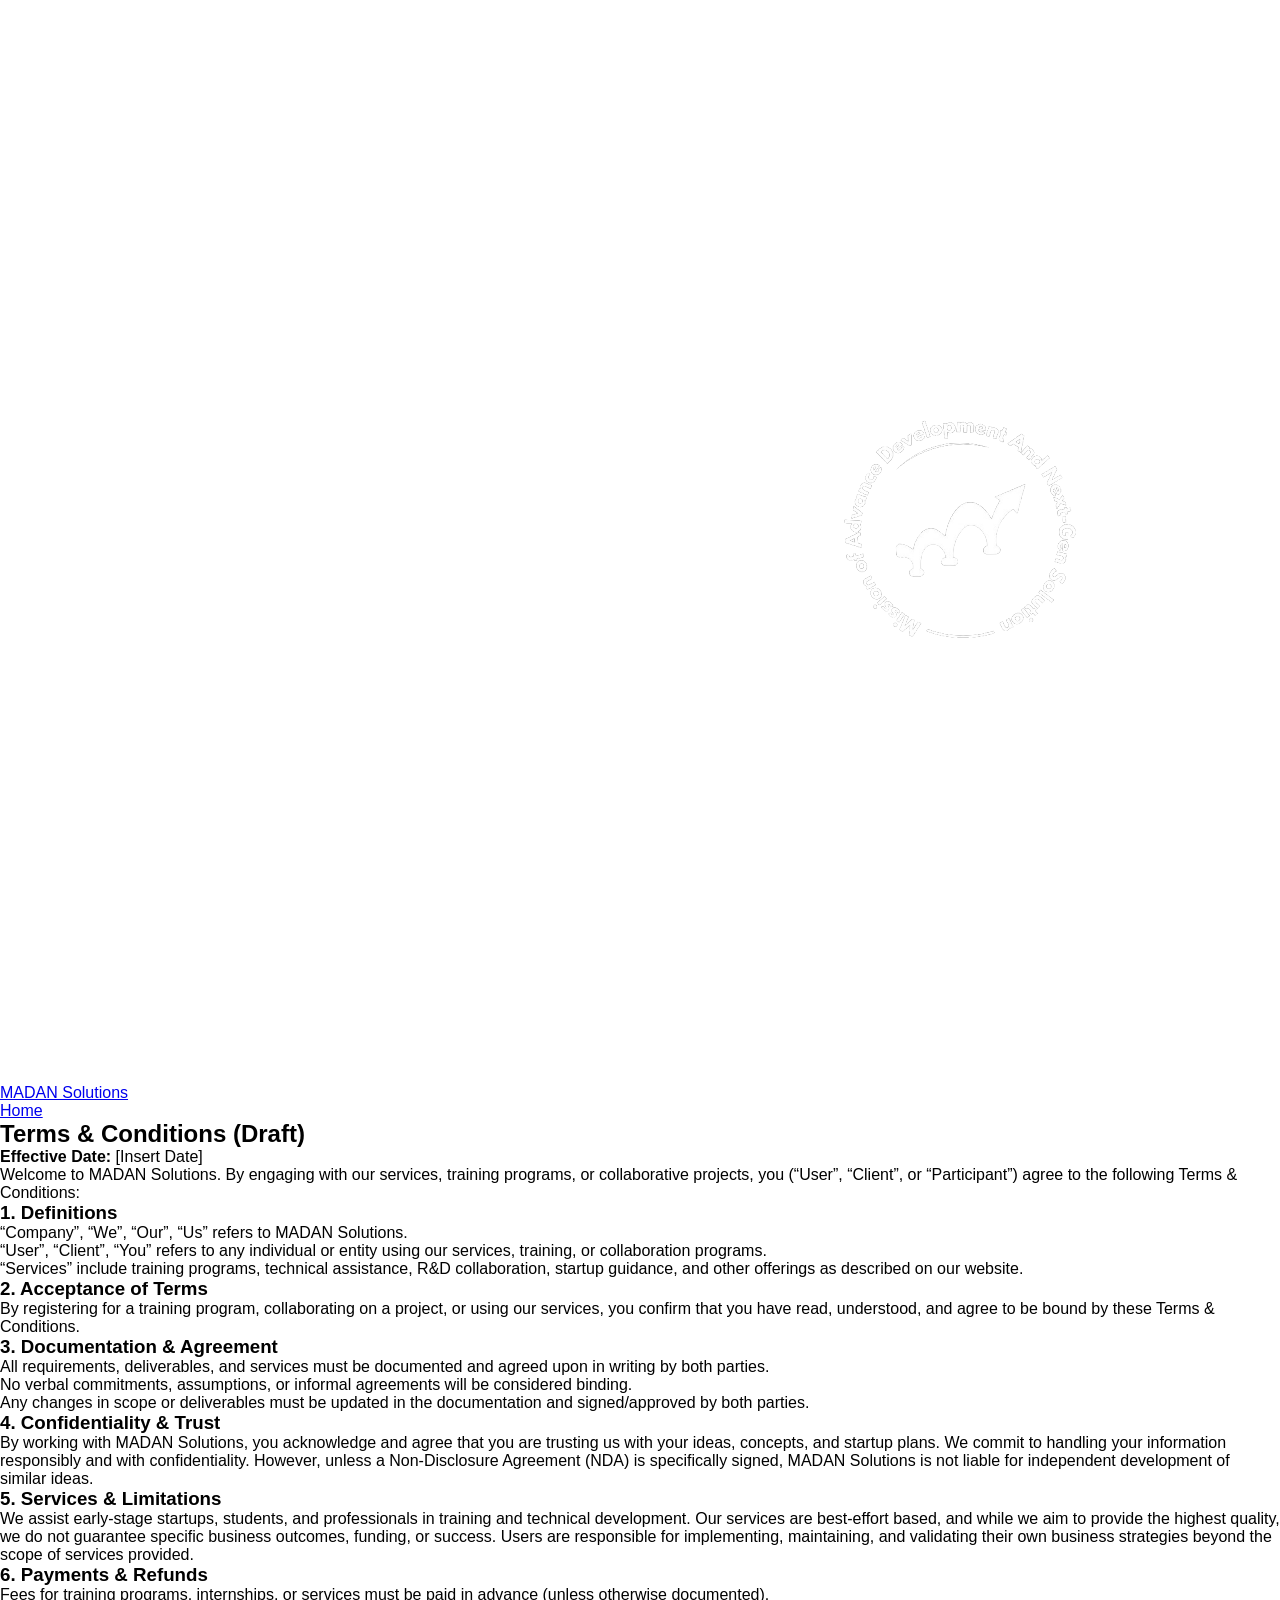
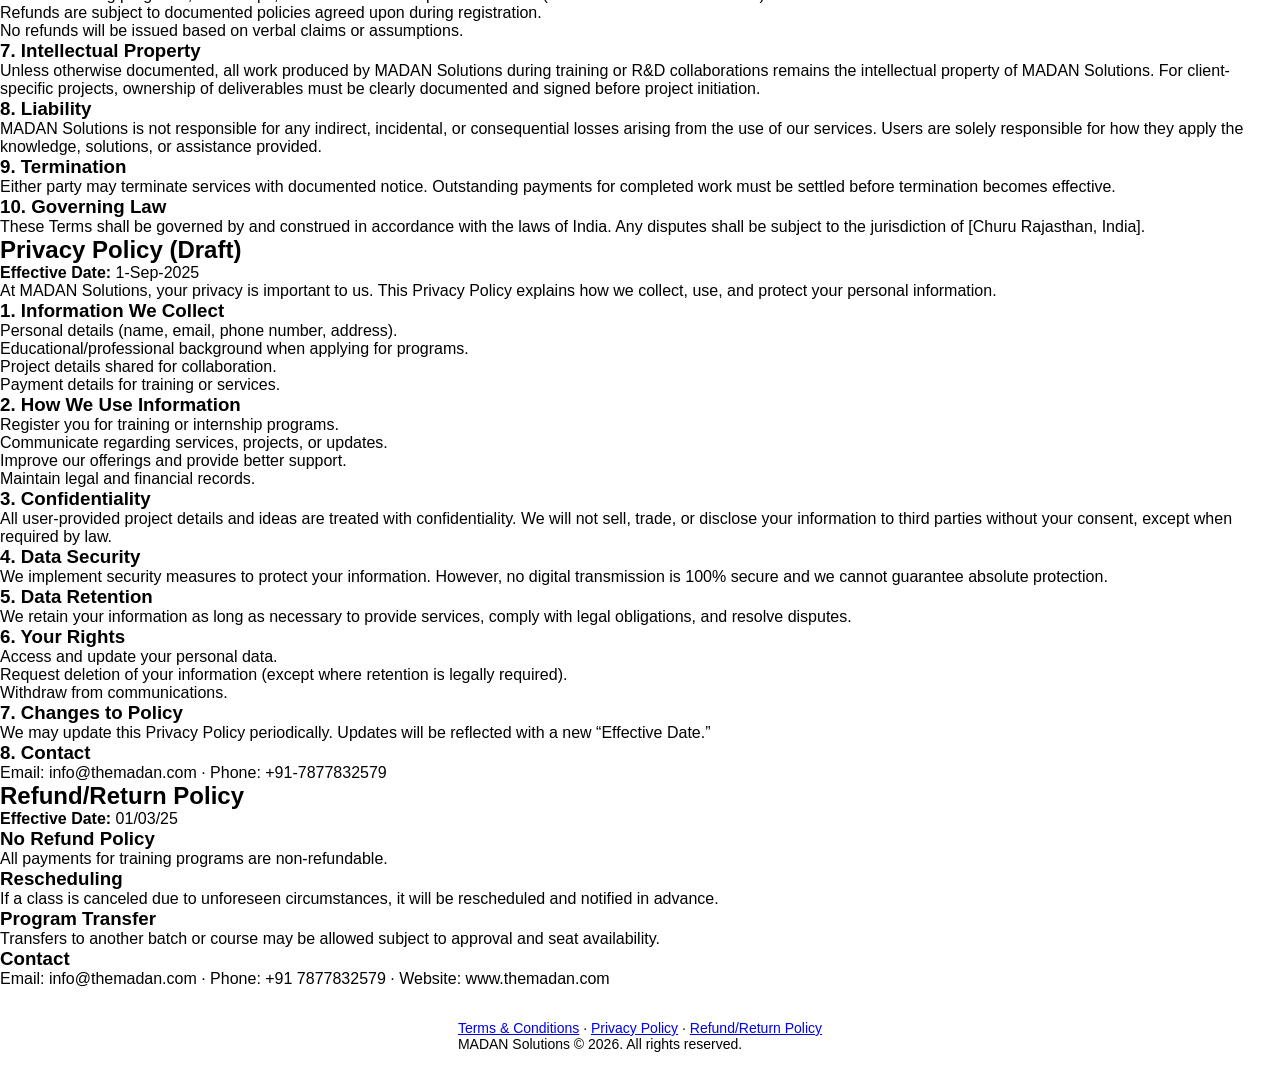
==== commit d7f04fcb: "yoi" ====
--- a/legal.html
+++ b/legal.html
@@ -16,6 +16,11 @@
         <img src="logo.svg" alt="MADAN Solutions logo" />
         <span>MADAN Solutions</span>
       </a>
+      <nav>
+        <a href="index.html">Home</a>
+      
+      </nav>
+
       
     </div>
   </header>
